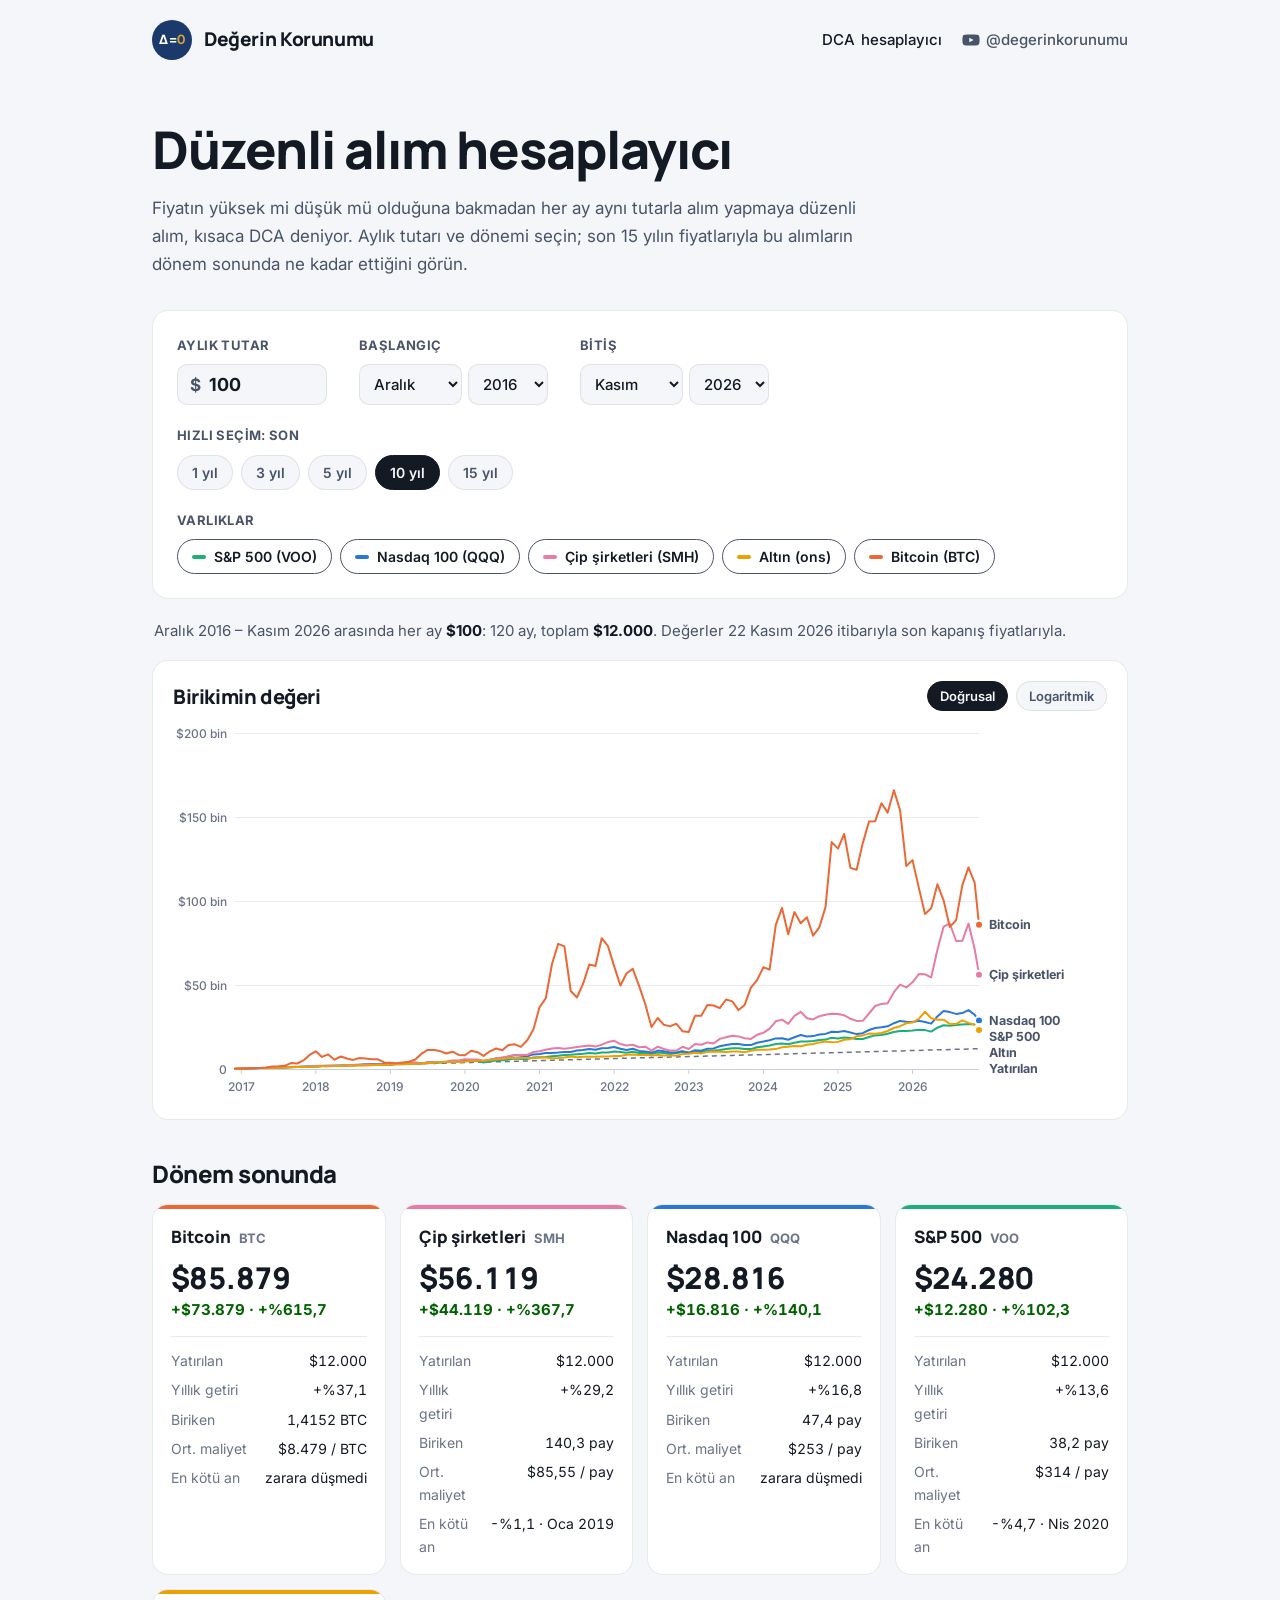
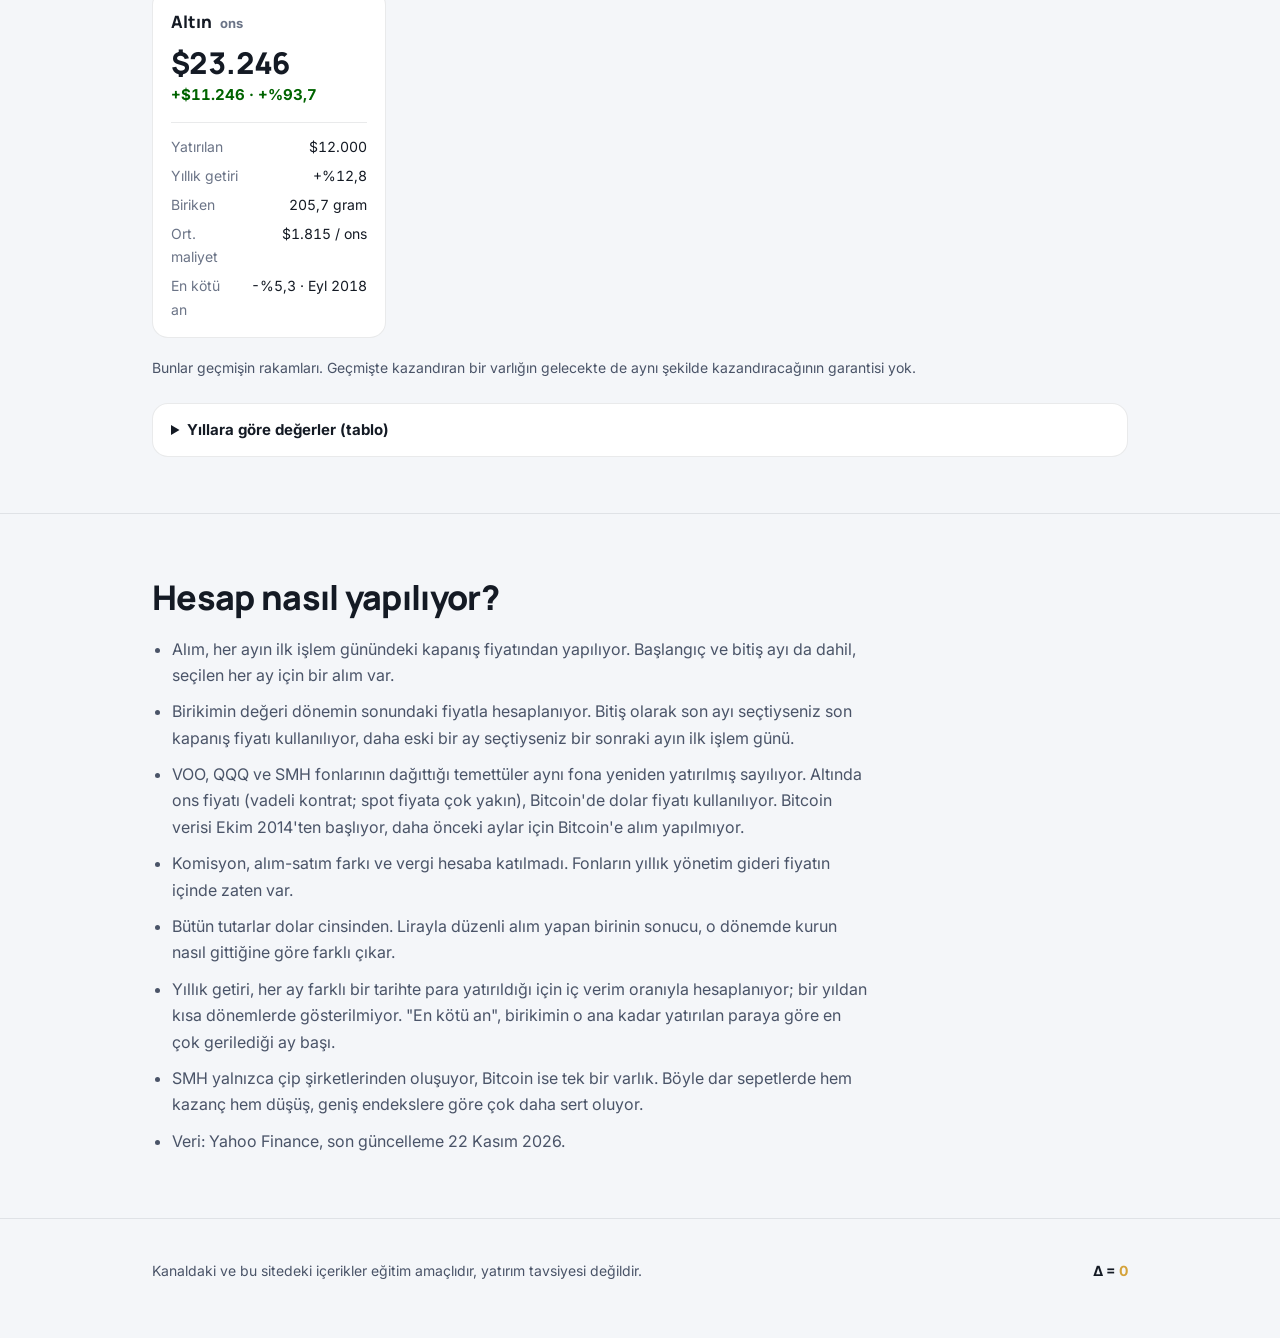
==== araclar/dca.html @ a60ccc92 "Site: düzenli alım (DCA) hesaplayıcı VOO, QQQ, SMH, altın ve Bitcoin için son 15 yılın aylık fiyatla" ====
<!doctype html>
<html lang="tr">
<head>
<meta charset="utf-8">
<meta name="viewport" content="width=device-width, initial-scale=1">
<title>Düzenli Alım Hesaplayıcı · Değerin Korunumu</title>
<meta name="description" content="S&P 500, Nasdaq 100, çip şirketleri, altın ve Bitcoin'e her ay aynı tutarı yatırsaydınız ne olurdu? Son 15 yılın aylık fiyatlarıyla düzenli alım (DCA) hesaplayıcı.">
<meta name="theme-color" content="#1b3a6b">
<link rel="icon" href="/favicon.svg" type="image/svg+xml">
<link rel="canonical" href="https://degerinkorunumu.pages.dev/araclar/dca">
<meta property="og:type" content="website">
<meta property="og:title" content="Düzenli alım (DCA) hesaplayıcı · Değerin Korunumu">
<meta property="og:description" content="Her ay aynı tutarla alım yapsaydınız bugün ne kadarınız olurdu? S&P 500, Nasdaq 100, çip şirketleri, altın ve Bitcoin.">
<meta property="og:url" content="https://degerinkorunumu.pages.dev/araclar/dca">
<meta property="og:image" content="https://degerinkorunumu.pages.dev/og.png">
<meta property="og:image:width" content="1200">
<meta property="og:image:height" content="630">
<meta property="og:locale" content="tr_TR">
<meta name="twitter:card" content="summary_large_image">
<link rel="preconnect" href="https://fonts.googleapis.com">
<link rel="preconnect" href="https://fonts.gstatic.com" crossorigin>
<link rel="stylesheet" href="https://fonts.googleapis.com/css2?family=Manrope:wght@600;800&family=Inter:wght@400;500;700&display=swap">
<link rel="stylesheet" href="/stil.css">
<style>
/* Varlık renkleri kimliğe bağlı; filtre değişince boyanmaz. Açık ve koyu adımlar ayrı doğrulandı. */
:root {
  --s-qqq: #2a78d6; --s-bitcoin: #eb6834; --s-voo: #1baf7a; --s-altin: #eda100; --s-smh: #e87ba4;
  --pozitif: #006300; --negatif: #c62f2f;
  --izgara: #e6e9ef; --eksen: #c7cdd8; --soluk: #6b7487;
}
@media (prefers-color-scheme: dark) {
  :root:not([data-theme="light"]) {
    --s-qqq: #3987e5; --s-bitcoin: #d95926; --s-voo: #199e70; --s-altin: #c98500; --s-smh: #d55181;
    --pozitif: #2bb52b; --negatif: #ef6b6b;
    --izgara: #222c3d; --eksen: #34425a; --soluk: #8b95a8;
  }
}
:root[data-theme="dark"] {
  --s-qqq: #3987e5; --s-bitcoin: #d95926; --s-voo: #199e70; --s-altin: #c98500; --s-smh: #d55181;
  --pozitif: #2bb52b; --negatif: #ef6b6b;
  --izgara: #222c3d; --eksen: #34425a; --soluk: #8b95a8;
}

.ust { padding: 40px 0 8px; }
.ust h1 { font-size: clamp(32px, 6vw, 52px); }
.ust p { margin-top: 14px; max-width: 64ch; color: var(--ink2); }

.arac { padding: 24px 0 56px; }

/* Kontroller */
.kontroller { display: flex; flex-wrap: wrap; gap: 20px 32px; align-items: flex-end; }
.alan { display: flex; flex-direction: column; gap: 8px; min-width: 0; }
.alan.genis { flex-basis: 100%; }
.etk, .alan > label { font-size: 13px; font-weight: 700; letter-spacing: .03em; text-transform: uppercase; color: var(--ink2); }
.tutar-kutu { display: flex; align-items: center; border: 1.5px solid var(--line); border-radius: 10px; background: var(--bg); padding: 0 12px; width: 150px; }
.tutar-kutu:focus-within { border-color: var(--accent); }
.tutar-kutu span { color: var(--ink2); font-weight: 700; }
.tutar-kutu input { border: 0; background: transparent; color: var(--ink); font: 700 18px Inter, sans-serif; padding: 9px 8px; width: 100%; outline: none; }
.ikili { display: flex; gap: 6px; }
select {
  font: 500 15px Inter, sans-serif; color: var(--ink); background: var(--bg);
  border: 1.5px solid var(--line); border-radius: 10px; padding: 9px 10px; cursor: pointer;
}
select:focus-visible, .secim button:focus-visible, .grafik svg:focus-visible { outline: 2px solid var(--accent); outline-offset: 2px; }
.secim { display: flex; flex-wrap: wrap; gap: 8px; }
.secim button {
  font: 600 14px Inter, sans-serif; color: var(--ink2); background: var(--bg);
  border: 1.5px solid var(--line); border-radius: 999px; padding: 8px 14px; cursor: pointer;
  display: inline-flex; align-items: center; gap: 8px;
}
.secim button:hover { color: var(--ink); }
.secim button[aria-pressed="true"] { color: var(--ink); border-color: var(--ink2); background: var(--surface); }
.secim.donem button[aria-pressed="true"], .secim.olcek button[aria-pressed="true"] { background: var(--ink); color: var(--bg); border-color: var(--ink); }
.secim .anahtar { width: 14px; height: 4px; border-radius: 2px; flex: none; }
.secim button[aria-pressed="false"] .anahtar { opacity: .3; }
.secim button[aria-pressed="false"] .ad { text-decoration: line-through; text-decoration-color: var(--soluk); }
.secim.kucuk button { padding: 6px 12px; font-size: 13px; }

.ozet { margin: 20px 2px 0; color: var(--ink2); font-size: 15px; }
.ozet b { color: var(--ink); }

/* Grafik */
.grafik-kart { margin-top: 16px; padding: 20px 20px 12px; }
.grafik-bas { display: flex; flex-wrap: wrap; gap: 10px 16px; align-items: center; justify-content: space-between; }
.grafik-bas h2 { font-size: 20px; }
.grafik { position: relative; margin-top: 8px; }
.grafik svg { display: block; width: 100%; touch-action: pan-y; }
.grafik .izgara-c { stroke: var(--izgara); stroke-width: 1; }
.grafik .eksen-c { stroke: var(--eksen); stroke-width: 1; }
.grafik text { fill: var(--soluk); font: 500 12px Inter, sans-serif; }
.grafik text.uc-etiket { fill: var(--ink2); font-weight: 700; font-size: 12.5px; }
.grafik .seri { fill: none; stroke-width: 2; stroke-linejoin: round; stroke-linecap: round; }
.grafik .yatan { fill: none; stroke: var(--soluk); stroke-width: 1.5; stroke-dasharray: 5 4; }
.grafik .imlec { stroke: var(--ink2); stroke-width: 1; opacity: .5; }
.grafik .nokta { stroke: var(--surface); stroke-width: 2; }
.ipucu {
  position: absolute; top: 8px; pointer-events: none; min-width: 190px;
  background: var(--surface); border: 1px solid var(--line); border-radius: 12px;
  box-shadow: 0 8px 24px rgba(10, 20, 40, .14); padding: 10px 12px; font-size: 13px;
}
.ipucu .ip-baslik { font-weight: 700; color: var(--ink2); margin-bottom: 6px; }
.ipucu .ip-satir { display: grid; grid-template-columns: 14px auto 1fr; gap: 8px; align-items: center; line-height: 1.7; }
.ipucu .ip-satir b { color: var(--ink); font-variant-numeric: tabular-nums; text-align: right; }
.ipucu .ip-satir span:last-child { color: var(--ink2); }
.ipucu .ip-cizgi { height: 3px; border-radius: 2px; }
.ipucu .ip-cizgi.kesik { background: repeating-linear-gradient(90deg, var(--soluk) 0 4px, transparent 4px 7px); }
.grafik-not { font-size: 13px; color: var(--soluk); margin-top: 6px; }

/* Sonuçlar */
.ara-baslik { font-size: 24px; margin-top: 40px; }
.sonuclar { margin-top: 16px; display: grid; gap: 14px; grid-template-columns: repeat(auto-fill, minmax(230px, 1fr)); }
.sonuc { background: var(--surface); border: 1px solid var(--line); border-radius: 16px; padding: 18px 18px 16px; position: relative; overflow: hidden; }
.sonuc::before { content: ""; position: absolute; left: 0; top: 0; right: 0; height: 4px; background: var(--renk); }
.sonuc .bas { display: flex; align-items: baseline; gap: 8px; }
.sonuc .bas b { font-family: Manrope, Inter, sans-serif; font-weight: 800; font-size: 17px; }
.sonuc .bas span { color: var(--soluk); font-size: 13px; font-weight: 700; }
.sonuc .deger { margin-top: 10px; font-family: Manrope, Inter, sans-serif; font-weight: 800; font-size: 30px; letter-spacing: -0.02em; line-height: 1.1; font-variant-numeric: tabular-nums; }
.sonuc .kazanc { margin-top: 4px; font-weight: 700; font-size: 15px; font-variant-numeric: tabular-nums; }
.arti { color: var(--pozitif); }
.eksi { color: var(--negatif); }
.sonuc dl { margin-top: 14px; display: grid; grid-template-columns: auto 1fr; gap: 6px 12px; font-size: 14px; border-top: 1px solid var(--line); padding-top: 12px; }
.sonuc dt { color: var(--soluk); }
.sonuc dd { text-align: right; white-space: nowrap; font-variant-numeric: tabular-nums; }
.sonuc .not { margin-top: 10px; font-size: 13px; color: var(--soluk); line-height: 1.5; }
.sonuc.bos .deger { font-size: 18px; color: var(--soluk); }
.uyari { margin-top: 18px; font-size: 14px; color: var(--ink2); }

details.tablo { margin-top: 24px; background: var(--surface); border: 1px solid var(--line); border-radius: 16px; }
details.tablo summary { cursor: pointer; padding: 14px 18px; font-weight: 700; font-size: 15px; }
.tablo-kap { overflow-x: auto; padding: 0 18px 16px; }
.tablo table { border-collapse: collapse; width: 100%; font-size: 14px; font-variant-numeric: tabular-nums; }
.tablo th, .tablo td { padding: 7px 10px; text-align: right; white-space: nowrap; border-bottom: 1px solid var(--line); }
.tablo th:first-child, .tablo td:first-child { text-align: left; }
.tablo th { color: var(--ink2); font-weight: 700; font-size: 13px; }

.notlar { margin-top: 18px; padding-left: 20px; max-width: 72ch; color: var(--ink2); font-size: 16px; }
.notlar li + li { margin-top: 10px; }
.hata { padding: 24px; color: var(--negatif); }
</style>
</head>
<body>

<svg width="0" height="0" style="position:absolute" aria-hidden="true">
  <defs>
    <symbol id="isaret" viewBox="0 0 100 100">
      <circle cx="50" cy="50" r="50" fill="#1b3a6b"/>
      <text x="50" y="61" text-anchor="middle" font-family="Inter, sans-serif" font-weight="700" font-size="32" fill="#ffffff">Δ<tspan dx="2">=</tspan><tspan dx="2" fill="#d4a23a">0</tspan></text>
    </symbol>
  </defs>
</svg>

<header>
  <div class="kap">
    <a class="marka" href="/" aria-label="Değerin Korunumu ana sayfa">
      <svg width="40" height="40" aria-hidden="true"><use href="#isaret"/></svg>
      Değerin Korunumu
    </a>
    <nav class="menu">
      <a class="ust-link" href="/araclar/dca" aria-current="page">DCA <span class="uzun">hesaplayıcı</span></a>
      <a class="ust-link" href="https://www.youtube.com/@degerinkorunumu" aria-label="YouTube kanalı"><svg width="18" height="18" viewBox="0 0 24 24" aria-hidden="true"><path fill="currentColor" d="M23 7.2a3 3 0 0 0-2.1-2.1C19 4.6 12 4.6 12 4.6s-7 0-8.9.5A3 3 0 0 0 1 7.2 31 31 0 0 0 .5 12 31 31 0 0 0 1 16.8a3 3 0 0 0 2.1 2.1c1.9.5 8.9.5 8.9.5s7 0 8.9-.5a3 3 0 0 0 2.1-2.1 31 31 0 0 0 .5-4.8 31 31 0 0 0-.5-4.8ZM9.7 15.1V8.9l5.8 3.1-5.8 3.1Z"/></svg><span class="uzun">@degerinkorunumu</span></a>
    </nav>
  </div>
</header>

<main>
  <section class="ust">
    <div class="kap">
      <h1>Düzenli alım hesaplayıcı</h1>
      <p>Fiyatın yüksek mi düşük mü olduğuna bakmadan her ay aynı tutarla alım yapmaya düzenli alım, kısaca DCA deniyor. Aylık tutarı ve dönemi seçin; son 15 yılın fiyatlarıyla bu alımların dönem sonunda ne kadar ettiğini görün.</p>
    </div>
  </section>

  <section class="arac">
    <div class="kap">
      <div class="kart kontroller">
        <div class="alan">
          <label for="tutar">Aylık tutar</label>
          <div class="tutar-kutu"><span>$</span><input id="tutar" type="number" min="1" max="1000000" step="any" inputmode="decimal" value="100"></div>
        </div>
        <div class="alan">
          <label for="bas-ay">Başlangıç</label>
          <div class="ikili"><select id="bas-ay"></select><select id="bas-yil" aria-label="Başlangıç yılı"></select></div>
        </div>
        <div class="alan">
          <label for="bit-ay">Bitiş</label>
          <div class="ikili"><select id="bit-ay"></select><select id="bit-yil" aria-label="Bitiş yılı"></select></div>
        </div>
        <div class="alan genis">
          <span class="etk" id="donem-etk">Hızlı seçim: son</span>
          <div class="secim donem" id="hazir" role="group" aria-labelledby="donem-etk"></div>
        </div>
        <div class="alan genis">
          <span class="etk" id="varlik-etk">Varlıklar</span>
          <div class="secim" id="varliklar" role="group" aria-labelledby="varlik-etk"></div>
        </div>
      </div>

      <p class="ozet" id="ozet" aria-live="polite"></p>

      <div class="kart grafik-kart">
        <div class="grafik-bas">
          <h2>Birikimin değeri</h2>
          <div class="secim olcek kucuk" id="olcek" role="group" aria-label="Grafik ölçeği">
            <button type="button" data-o="dogrusal">Doğrusal</button>
            <button type="button" data-o="log">Logaritmik</button>
          </div>
        </div>
        <div class="grafik" id="grafik">
          <div class="ipucu" id="ipucu" hidden></div>
        </div>
        <p class="grafik-not" id="grafik-not"></p>
      </div>

      <h2 class="ara-baslik">Dönem sonunda</h2>
      <div class="sonuclar" id="sonuclar"></div>
      <p class="uyari">Bunlar geçmişin rakamları. Geçmişte kazandıran bir varlığın gelecekte de aynı şekilde kazandıracağının garantisi yok.</p>

      <details class="tablo">
        <summary>Yıllara göre değerler (tablo)</summary>
        <div class="tablo-kap"><table id="tablo"></table></div>
      </details>
    </div>
  </section>

  <section class="bolum">
    <div class="kap">
      <h2>Hesap nasıl yapılıyor?</h2>
      <ul class="notlar">
        <li>Alım, her ayın ilk işlem günündeki kapanış fiyatından yapılıyor. Başlangıç ve bitiş ayı da dahil, seçilen her ay için bir alım var.</li>
        <li>Birikimin değeri dönemin sonundaki fiyatla hesaplanıyor. Bitiş olarak son ayı seçtiyseniz son kapanış fiyatı kullanılıyor, daha eski bir ay seçtiyseniz bir sonraki ayın ilk işlem günü.</li>
        <li>VOO, QQQ ve SMH fonlarının dağıttığı temettüler aynı fona yeniden yatırılmış sayılıyor. Altında ons fiyatı (vadeli kontrat; spot fiyata çok yakın), Bitcoin'de dolar fiyatı kullanılıyor. Bitcoin verisi Ekim 2014'ten başlıyor, daha önceki aylar için Bitcoin'e alım yapılmıyor.</li>
        <li>Komisyon, alım-satım farkı ve vergi hesaba katılmadı. Fonların yıllık yönetim gideri fiyatın içinde zaten var.</li>
        <li>Bütün tutarlar dolar cinsinden. Lirayla düzenli alım yapan birinin sonucu, o dönemde kurun nasıl gittiğine göre farklı çıkar.</li>
        <li>Yıllık getiri, her ay farklı bir tarihte para yatırıldığı için iç verim oranıyla hesaplanıyor; bir yıldan kısa dönemlerde gösterilmiyor. "En kötü an", birikimin o ana kadar yatırılan paraya göre en çok gerilediği ay başı.</li>
        <li>SMH yalnızca çip şirketlerinden oluşuyor, Bitcoin ise tek bir varlık. Böyle dar sepetlerde hem kazanç hem düşüş, geniş endekslere göre çok daha sert oluyor.</li>
        <li id="kaynak">Veri: Yahoo Finance.</li>
      </ul>
    </div>
  </section>
</main>

<footer>
  <div class="kap">
    <div>Kanaldaki ve bu sitedeki içerikler eğitim amaçlıdır, yatırım tavsiyesi değildir.</div>
    <div class="delta">Δ = <b>0</b></div>
  </div>
</footer>

<script>
(() => {
'use strict';

const AYLAR = ['Ocak', 'Şubat', 'Mart', 'Nisan', 'Mayıs', 'Haziran', 'Temmuz', 'Ağustos', 'Eylül', 'Ekim', 'Kasım', 'Aralık'];
const KISA = ['Oca', 'Şub', 'Mar', 'Nis', 'May', 'Haz', 'Tem', 'Ağu', 'Eyl', 'Eki', 'Kas', 'Ara'];
const GRAM = 31.1035;
const YIL_MS = 365.25 * 864e5;
const HAZIR = [1, 3, 5, 10, 15];

const nf = (o) => new Intl.NumberFormat('tr-TR', o);
const f0 = nf({ style: 'currency', currency: 'USD', maximumFractionDigits: 0 });
const f2 = nf({ style: 'currency', currency: 'USD', minimumFractionDigits: 2, maximumFractionDigits: 2 });
const f0s = nf({ style: 'currency', currency: 'USD', maximumFractionDigits: 0, signDisplay: 'exceptZero' });
const fKs = nf({ maximumFractionDigits: 1 });
const fK = { format: (v) => v >= 1e6 ? '$' + fKs.format(v / 1e6) + ' mn' : v >= 1e3 ? '$' + fKs.format(v / 1e3) + ' bin' : '$' + fKs.format(v) };
const fY1 = nf({ style: 'percent', maximumFractionDigits: 1, signDisplay: 'exceptZero' });
const fY0 = nf({ style: 'percent', maximumFractionDigits: 0, signDisplay: 'exceptZero' });
const para = (n) => (Math.abs(n) >= 100 ? f0 : f2).format(n);
const yuzde = (n) => (Math.abs(n) >= 10 ? fY0 : fY1).format(n);
const sayi = (n, d) => nf({ maximumFractionDigits: d }).format(n);

const $ = (s) => document.querySelector(s);
const SVG = 'http://www.w3.org/2000/svg';
function el(tag, cls, metin) {
  const e = document.createElement(tag);
  if (cls) e.className = cls;
  if (metin != null) e.textContent = metin;
  return e;
}
function sv(tag, attr, ebeveyn) {
  const e = document.createElementNS(SVG, tag);
  for (const k in attr) e.setAttribute(k, attr[k]);
  if (ebeveyn) ebeveyn.appendChild(e);
  return e;
}

let V, Y0, M0, SON, durum, grafikDurum = null;

// Ay sırası (0 = verinin ilk ayı) ↔ yıl/ay
const ayYM = (i) => { const t = Y0 * 12 + (M0 - 1) + i; return [Math.floor(t / 12), (t % 12) + 1]; };
const ayIdx = (y, m) => y * 12 + (m - 1) - (Y0 * 12 + (M0 - 1));
const ayEtiket = (i, kisa) => { const [y, m] = ayYM(i); return (kisa ? KISA : AYLAR)[m - 1] + ' ' + y; };
const gunTarih = (i, gun) => { const [y, m] = ayYM(i); return Date.UTC(y, m - 1, gun); };
const isoTarih = (s) => Date.parse(s + 'T00:00:00Z');
const tarihMetin = (ms) => { const d = new Date(ms); return d.getUTCDate() + ' ' + AYLAR[d.getUTCMonth()] + ' ' + d.getUTCFullYear(); };
const tarihX = (ms) => { const d = new Date(ms); return ayIdx(d.getUTCFullYear(), d.getUTCMonth() + 1) + (d.getUTCDate() - 1) / 30.4; };

// ---------- Hesap ----------
function irr(akis, tutar, sonMs, deger) {
  // deger = Σ tutar·(1+r)^(yıl farkı) denkleminin kökü; sağ taraf r ile artar, kök tek.
  const t = akis.map((ms) => (sonMs - ms) / YIL_MS);
  const g = (r) => deger - t.reduce((s, ti) => s + tutar * Math.pow(1 + r, ti), 0);
  let lo = -0.99, hi = 1;
  while (g(hi) > 0 && hi < 1e4) hi *= 2;
  for (let k = 0; k < 200; k++) {
    const mid = (lo + hi) / 2;
    if (g(mid) > 0) lo = mid; else hi = mid;
  }
  return (lo + hi) / 2;
}

function hesapla(a) {
  const ilk = Math.max(durum.bas, a.bas);
  if (ilk > durum.bit) return { a, yok: true };
  const T = durum.tutar;
  let adet = 0, yatan = 0, enKotu = null;
  const seri = new Map(), akis = [];
  for (let i = ilk; i <= durum.bit; i++) {
    const k = i - a.bas, f = a.fiyat[k];
    adet += T / f;
    yatan += T;
    const d = adet * f;
    seri.set(i, d);
    const o = d / yatan - 1;
    if (!enKotu || o < enKotu.oran) enKotu = { oran: o, i };
    akis.push(gunTarih(i, a.gun[k]));
  }
  let sonFiyat, sonMs;
  if (durum.bit === SON) { sonFiyat = a.son.fiyat; sonMs = isoTarih(a.son.tarih); }
  else { const k = durum.bit + 1 - a.bas; sonFiyat = a.fiyat[k]; sonMs = gunTarih(durum.bit + 1, a.gun[k]); }
  const deger = adet * sonFiyat;
  const oran = deger / yatan - 1;
  const sure = (sonMs - akis[0]) / YIL_MS;
  return {
    a, ilk, ay: durum.bit - ilk + 1, adet, yatan, deger, kar: deger - yatan, oran,
    yillik: sure >= 1 ? irr(akis, T, sonMs, deger) : null,
    enKotu, seri, sonMs,
  };
}

// ---------- Kontroller ----------
function kontrolleriKur() {
  const [ySon] = ayYM(SON);
  for (const id of ['bas', 'bit']) {
    const ay = $('#' + id + '-ay'), yil = $('#' + id + '-yil');
    AYLAR.forEach((ad, k) => ay.add(new Option(ad, k + 1)));
    for (let y = Y0; y <= ySon; y++) yil.add(new Option(y, y));
    const degisti = () => {
      const i = Math.min(SON, Math.max(0, ayIdx(+yil.value, +ay.value)));
      durum[id] = i;
      if (durum.bas > durum.bit) { if (id === 'bas') durum.bit = durum.bas; else durum.bas = durum.bit; }
      ciz();
    };
    ay.addEventListener('change', degisti);
    yil.addEventListener('change', degisti);
  }

  const hazir = $('#hazir');
  for (const n of HAZIR) {
    const b = el('button', null, n + ' yıl');
    b.type = 'button';
    b.dataset.yil = n;
    b.setAttribute('aria-label', 'Son ' + n + ' yıl');
    b.addEventListener('click', () => { durum.bit = SON; durum.bas = Math.max(0, SON - 12 * n + 1); ciz(); });
    hazir.appendChild(b);
  }

  const vk = $('#varliklar');
  for (const a of V.varliklar) {
    const b = el('button');
    b.type = 'button';
    b.dataset.id = a.id;
    const anahtar = el('span', 'anahtar');
    anahtar.style.background = 'var(--s-' + a.id + ')';
    b.append(anahtar, el('span', 'ad', a.ad + ' (' + a.kod + ')'));
    b.addEventListener('click', () => {
      if (durum.secili.has(a.id)) { if (durum.secili.size > 1) durum.secili.delete(a.id); }
      else durum.secili.add(a.id);
      ciz();
    });
    vk.appendChild(b);
  }

  $('#olcek').addEventListener('click', (e) => {
    const b = e.target.closest('button');
    if (b) { durum.olcek = b.dataset.o; ciz(); }
  });

  const tutar = $('#tutar');
  tutar.value = durum.tutar;
  tutar.addEventListener('input', () => {
    const v = parseFloat(tutar.value.replace(',', '.'));
    if (v > 0 && v <= 1e6) { durum.tutar = v; ciz(); }
  });
}

function kontrolleriGuncelle() {
  for (const id of ['bas', 'bit']) {
    const [y, m] = ayYM(durum[id]);
    $('#' + id + '-ay').value = m;
    $('#' + id + '-yil').value = y;
  }
  for (const b of document.querySelectorAll('#hazir button')) {
    const n = +b.dataset.yil;
    b.setAttribute('aria-pressed', durum.bit === SON && durum.bas === Math.max(0, SON - 12 * n + 1));
  }
  for (const b of document.querySelectorAll('#varliklar button')) b.setAttribute('aria-pressed', durum.secili.has(b.dataset.id));
  for (const b of document.querySelectorAll('#olcek button')) b.setAttribute('aria-pressed', durum.olcek === b.dataset.o);
}

// Adres çubuğu: hesap paylaşılabilsin (?tutar=100&bas=2016-12&bit=2026-11&varlik=voo,qqq&olcek=log)
function urlOku() {
  const p = new URLSearchParams(location.search);
  const ay = (s) => { const m = /^(\d{4})-(\d{2})$/.exec(s || ''); return m ? Math.min(SON, Math.max(0, ayIdx(+m[1], +m[2]))) : null; };
  const t = parseFloat(p.get('tutar'));
  if (t > 0 && t <= 1e6) durum.tutar = t;
  const b = ay(p.get('bas')), e = ay(p.get('bit'));
  if (b != null) durum.bas = b;
  if (e != null) durum.bit = e;
  if (durum.bas > durum.bit) durum.bas = durum.bit;
  const ids = (p.get('varlik') || '').split(',').filter((id) => V.varliklar.some((a) => a.id === id));
  if (ids.length) durum.secili = new Set(ids);
  if (p.get('olcek') === 'log') durum.olcek = 'log';
}
function urlYaz() {
  const ym = (i) => { const [y, m] = ayYM(i); return y + '-' + String(m).padStart(2, '0'); };
  const p = new URLSearchParams();
  p.set('tutar', durum.tutar);
  p.set('bas', ym(durum.bas));
  p.set('bit', ym(durum.bit));
  if (durum.secili.size < V.varliklar.length) p.set('varlik', V.varliklar.filter((a) => durum.secili.has(a.id)).map((a) => a.id).join(','));
  if (durum.olcek === 'log') p.set('olcek', 'log');
  try { history.replaceState(null, '', '?' + p.toString()); } catch (e) { /* yerel dosyada olmayabilir */ }
}

// ---------- Çizim ----------
function ciz() {
  kontrolleriGuncelle();
  const hepsi = V.varliklar.filter((a) => durum.secili.has(a.id)).map(hesapla);
  const var_ = hepsi.filter((s) => !s.yok);
  ozetYaz(var_);
  grafikDurum = var_.length ? grafikVerisi(var_) : null;
  grafikCiz();
  sonuclariYaz(hepsi);
  tabloYaz();
  urlYaz();
}

function ozetYaz(sonuclar) {
  const oz = $('#ozet');
  oz.textContent = '';
  if (!sonuclar.length) { oz.textContent = 'Seçilen varlıklar için bu dönemde veri yok.'; return; }
  const ilk = Math.min(...sonuclar.map((s) => s.ilk));
  const n = durum.bit - ilk + 1;
  const degerleme = durum.bit === SON
    ? 'Değerler ' + tarihMetin(isoTarih(V.guncelleme)) + ' itibarıyla son kapanış fiyatlarıyla.'
    : 'Değerler dönemin sonundaki, yani ' + ayEtiket(durum.bit + 1) + ' başındaki fiyatlarla.';
  oz.append(
    ayEtiket(ilk) + ' – ' + ayEtiket(durum.bit) + ' arasında her ay ',
    el('b', null, para(durum.tutar)),
    ': ' + n + ' ay, toplam ',
    el('b', null, para(durum.tutar * n)),
    '. ' + degerleme,
  );
}

function grafikVerisi(sonuclar) {
  const ilk = Math.min(...sonuclar.map((s) => s.ilk));
  let xSon;
  if (durum.bit === SON) xSon = Math.max(durum.bit + 0.25, ...sonuclar.map((s) => tarihX(s.sonMs)));
  else xSon = durum.bit + 1;
  const noktalar = [];
  for (let i = ilk; i <= durum.bit; i++) noktalar.push({ x: i, i, yatan: durum.tutar * (i - ilk + 1) });
  noktalar.push({ x: xSon, son: true, yatan: durum.tutar * (durum.bit - ilk + 1), ms: Math.max(...sonuclar.map((s) => s.sonMs)) });
  const deger = (s, n) => (n.son ? s.deger : s.seri.get(n.i));
  return { sonuclar, ilk, xSon, noktalar, deger, aktif: null };
}

function niceAdim(ham) {
  const us = Math.pow(10, Math.floor(Math.log10(ham)));
  const k = ham / us;
  return (k <= 1 ? 1 : k <= 2 ? 2 : k <= 2.5 ? 2.5 : k <= 5 ? 5 : 10) * us;
}

function grafikCiz() {
  const kap = $('#grafik');
  const ipucu = $('#ipucu');
  kap.querySelector('svg')?.remove();
  ipucu.hidden = true;
  const G = grafikDurum;
  $('#grafik-not').textContent = '';
  if (!G) return;

  const W = kap.clientWidth;
  const dar = W < 560;
  const H = dar ? 300 : 380;
  const m = { l: dar ? 50 : 62, r: dar ? 14 : 128, t: 14, b: 30 };
  const iw = W - m.l - m.r, ih = H - m.t - m.b;
  const log = durum.olcek === 'log';

  let enAz = Infinity, enCok = 0;
  for (const n of G.noktalar) {
    enAz = Math.min(enAz, n.yatan); enCok = Math.max(enCok, n.yatan);
    for (const s of G.sonuclar) { const d = G.deger(s, n); if (d != null) { enAz = Math.min(enAz, d); enCok = Math.max(enCok, d); } }
  }

  let y, tikler;
  if (log) {
    const lo = enAz * 0.85, hi = enCok * 1.15;
    const L = (v) => Math.log10(v);
    y = (v) => m.t + ih - (L(v) - L(lo)) / (L(hi) - L(lo)) * ih;
    const d0 = Math.floor(L(lo)), d1 = Math.ceil(L(hi));
    const carpan = d1 - d0 <= 2 ? [1, 2, 5] : d1 - d0 <= 4 ? [1, 3] : [1];
    tikler = [];
    for (let d = d0; d <= d1; d++) for (const k of carpan) { const v = k * Math.pow(10, d); if (v >= lo && v <= hi) tikler.push(v); }
  } else {
    const adim = niceAdim(enCok / (dar ? 4 : 5));
    const ust = Math.ceil(enCok * 1.04 / adim) * adim;
    y = (v) => m.t + ih - (v / ust) * ih;
    tikler = [];
    for (let v = 0; v <= ust + 1e-9; v += adim) tikler.push(v);
  }
  const x = (v) => m.l + (v - G.ilk) / (G.xSon - G.ilk) * iw;

  const svg = sv('svg', { width: W, height: H, viewBox: `0 0 ${W} ${H}`, tabindex: 0, role: 'img',
    'aria-label': 'Seçilen varlıklarda düzenli alımın aylık değeri. Değerleri okumak için ok tuşlarını kullanın; aynı rakamlar aşağıdaki tabloda da var.' });

  // Izgara ve y ekseni
  for (const v of tikler) {
    const yy = Math.round(y(v)) + 0.5;
    sv('line', { x1: m.l, x2: W - m.r, y1: yy, y2: yy, class: v === 0 ? 'eksen-c' : 'izgara-c' }, svg);
    const t = sv('text', { x: m.l - 8, y: yy + 4, 'text-anchor': 'end' }, svg);
    t.textContent = v === 0 ? '0' : fK.format(v);
  }
  if (log) sv('line', { x1: m.l, x2: W - m.r, y1: m.t + ih + 0.5, y2: m.t + ih + 0.5, class: 'eksen-c' }, svg);

  // x ekseni: kısa dönemde çeyrekler, uzunda yıllar
  const aySayisi = durum.bit - G.ilk + 1;
  const sigan = Math.max(2, Math.floor(iw / (dar ? 56 : 72)));
  const xt = [];
  if (aySayisi <= 30) {
    for (let i = G.ilk; i <= durum.bit; i++) if ((ayYM(i)[1] - 1) % 3 === 0) xt.push({ i, metin: KISA[ayYM(i)[1] - 1] + ' ' + String(ayYM(i)[0]).slice(2) });
  } else {
    const yillar = [];
    for (let i = G.ilk; i <= durum.bit; i++) if (ayYM(i)[1] === 1) yillar.push(i);
    const atla = Math.ceil(yillar.length / sigan);
    yillar.forEach((i, k) => { if (k % atla === 0) xt.push({ i, metin: String(ayYM(i)[0]) }); });
  }
  let ayrilir = xt;
  if (xt.length > sigan) { const atla = Math.ceil(xt.length / sigan); ayrilir = xt.filter((_, k) => k % atla === 0); }
  for (const t of ayrilir) {
    const xx = x(t.i);
    sv('line', { x1: xx, x2: xx, y1: m.t + ih, y2: m.t + ih + 5, class: 'eksen-c' }, svg);
    const e = sv('text', { x: xx, y: H - 8, 'text-anchor': 'middle' }, svg);
    e.textContent = t.metin;
  }

  // Yatırılan (kesik çizgi) ve seriler
  const yol = (pts) => pts.map((p, k) => (k ? 'L' : 'M') + x(p[0]).toFixed(1) + ' ' + y(p[1]).toFixed(1)).join(' ');
  sv('path', { d: yol(G.noktalar.map((n) => [n.x, n.yatan])), class: 'yatan' }, svg);
  for (const s of G.sonuclar) {
    const pts = [];
    for (const n of G.noktalar) { const d = G.deger(s, n); if (d != null) pts.push([n.x, d]); }
    const p = sv('path', { d: yol(pts), class: 'seri' }, svg);
    p.style.stroke = 'var(--s-' + s.a.id + ')';
  }

  // Uç etiketleri (geniş ekranda): sırala, üst üste binmesin
  const son = G.noktalar[G.noktalar.length - 1];
  if (!dar) {
    const etk = G.sonuclar.map((s) => ({ ad: s.a.ad, y: y(s.deger), id: s.a.id }));
    etk.push({ ad: 'Yatırılan', y: y(son.yatan), id: null });
    etk.sort((a, b) => a.y - b.y);
    for (let k = 1; k < etk.length; k++) etk[k].ty = Math.max(etk[k].y, (etk[k - 1].ty ?? etk[k - 1].y) + 16);
    etk[0].ty = etk[0].y;
    const tasma = etk[etk.length - 1].ty - (m.t + ih);
    if (tasma > 0) for (const e of etk) e.ty -= tasma;
    for (let k = etk.length - 2; k >= 0; k--) etk[k].ty = Math.min(etk[k].ty, etk[k + 1].ty - 16);
    const xx = x(son.x);
    for (const e of etk) {
      if (e.id) {
        const c = sv('circle', { cx: xx, cy: e.y, r: 4, class: 'nokta' }, svg);
        c.style.fill = 'var(--s-' + e.id + ')';
      }
      const t = sv('text', { x: xx + 10, y: e.ty + 4, class: 'uc-etiket' }, svg);
      t.textContent = e.ad;
    }
  }

  // İmleç
  const imlec = sv('line', { y1: m.t, y2: m.t + ih, class: 'imlec', visibility: 'hidden' }, svg);
  const noktaG = sv('g', { visibility: 'hidden' }, svg);
  const noktalar = G.sonuclar.map((s) => { const c = sv('circle', { r: 4.5, class: 'nokta' }, noktaG); c.style.fill = 'var(--s-' + s.a.id + ')'; return c; });
  sv('rect', { x: m.l, y: m.t, width: iw + (dar ? 0 : 12), height: ih, fill: 'transparent' }, svg);

  function goster(k) {
    G.aktif = k;
    const n = G.noktalar[k], xx = x(n.x);
    imlec.setAttribute('x1', xx); imlec.setAttribute('x2', xx);
    imlec.setAttribute('visibility', 'visible');
    noktaG.setAttribute('visibility', 'visible');
    const satirlar = [];
    G.sonuclar.forEach((s, j) => {
      const d = G.deger(s, n);
      const c = noktalar[j];
      if (d == null) { c.setAttribute('visibility', 'hidden'); return; }
      c.setAttribute('visibility', 'visible');
      c.setAttribute('cx', xx); c.setAttribute('cy', y(d));
      satirlar.push({ ad: s.a.ad, d, id: s.a.id });
    });
    satirlar.sort((a, b) => b.d - a.d);
    ipucu.textContent = '';
    ipucu.appendChild(el('div', 'ip-baslik', n.son ? tarihMetin(n.ms) + ' · dönem sonu' : ayEtiket(n.i) + ' alımından sonra'));
    for (const r of satirlar) {
      const s = el('div', 'ip-satir');
      const c = el('span', 'ip-cizgi'); c.style.background = 'var(--s-' + r.id + ')';
      s.append(c, el('b', null, para(r.d)), el('span', null, r.ad));
      ipucu.appendChild(s);
    }
    const s = el('div', 'ip-satir');
    s.append(el('span', 'ip-cizgi kesik'), el('b', null, para(n.yatan)), el('span', null, 'Yatırılan'));
    ipucu.appendChild(s);
    ipucu.hidden = false;
    const tw = ipucu.offsetWidth;
    let left = xx + 14;
    if (left + tw > W) left = xx - 14 - tw;
    ipucu.style.left = Math.max(0, left) + 'px';
  }
  function gizle() {
    G.aktif = null;
    imlec.setAttribute('visibility', 'hidden');
    noktaG.setAttribute('visibility', 'hidden');
    ipucu.hidden = true;
  }
  function enYakin(px) {
    let en = 0, fark = Infinity;
    G.noktalar.forEach((n, k) => { const f = Math.abs(x(n.x) - px); if (f < fark) { fark = f; en = k; } });
    return en;
  }
  const konum = (e) => e.clientX - svg.getBoundingClientRect().left;
  svg.addEventListener('pointermove', (e) => goster(enYakin(konum(e))));
  svg.addEventListener('pointerdown', (e) => goster(enYakin(konum(e))));
  svg.addEventListener('pointerleave', (e) => { if (e.pointerType === 'mouse') gizle(); });
  svg.addEventListener('blur', gizle);
  svg.addEventListener('keydown', (e) => {
    const son = G.noktalar.length - 1;
    let k = G.aktif ?? son;
    if (e.key === 'ArrowLeft') k = Math.max(0, k - 1);
    else if (e.key === 'ArrowRight') k = Math.min(son, k + 1);
    else if (e.key === 'Home') k = 0;
    else if (e.key === 'End') k = son;
    else if (e.key === 'Escape') { gizle(); return; }
    else return;
    e.preventDefault();
    goster(k);
  });

  kap.insertBefore(svg, ipucu);
  if (G.aktif != null && G.aktif < G.noktalar.length) goster(G.aktif);

  // Bir seri ötekileri ezince ipucu ver
  if (!log && G.sonuclar.length > 1) {
    const d = G.sonuclar.map((s) => s.deger).sort((a, b) => b - a);
    if (d[0] > 6 * d[1]) $('#grafik-not').textContent = 'Bir varlık ötekilerden çok daha fazla büyüdüğü için diğer çizgiler dipte kalıyor. Logaritmik ölçek, hepsini oransal olarak karşılaştırmayı kolaylaştırır.';
  }
}

function sonuclariYaz(hepsi) {
  const kap = $('#sonuclar');
  kap.textContent = '';
  const sirali = [...hepsi].sort((a, b) => (b.yok ? -1 : b.deger) - (a.yok ? -1 : a.deger));
  for (const s of sirali) {
    const a = s.a;
    const k = el('article', 'sonuc' + (s.yok ? ' bos' : ''));
    k.style.setProperty('--renk', 'var(--s-' + a.id + ')');
    const bas = el('div', 'bas');
    bas.append(el('b', null, a.ad), el('span', null, a.kod));
    k.appendChild(bas);
    if (s.yok) {
      k.appendChild(el('div', 'deger', 'Bu dönemde veri yok'));
      k.appendChild(el('p', 'not', a.ad + ' verisi ' + ayEtiket(a.bas) + "'te başlıyor."));
      kap.appendChild(k);
      continue;
    }
    k.appendChild(el('div', 'deger', para(s.deger)));
    k.appendChild(el('div', 'kazanc ' + (s.kar >= 0 ? 'arti' : 'eksi'), f0s.format(s.kar) + ' · ' + yuzde(s.oran)));
    const dl = el('dl');
    const satir = (dt, dd) => dl.append(el('dt', null, dt), el('dd', null, dd));
    satir('Yatırılan', para(s.yatan));
    satir('Yıllık getiri', s.yillik == null ? '—' : yuzde(s.yillik));
    if (a.birim === 'ons') {
      satir('Biriken', sayi(s.adet * GRAM, 1) + ' gram');
      satir('Ort. maliyet', para(s.yatan / s.adet) + ' / ons');
    } else if (a.birim === 'BTC') {
      satir('Biriken', sayi(s.adet, 4) + ' BTC');
      satir('Ort. maliyet', para(s.yatan / s.adet) + ' / BTC');
    } else {
      satir('Biriken', sayi(s.adet, s.adet < 10 ? 3 : 1) + ' pay');
      satir('Ort. maliyet', para(s.yatan / s.adet) + ' / pay');
    }
    satir('En kötü an', s.enKotu.oran < 0 ? yuzde(s.enKotu.oran) + ' · ' + ayEtiket(s.enKotu.i, true) : 'zarara düşmedi');
    k.appendChild(dl);
    if (s.ilk > durum.bas) k.appendChild(el('p', 'not', a.ad + ' verisi ' + ayEtiket(a.bas) + "'te başlıyor; hesap bu aydan itibaren (" + s.ay + ' ay).'));
    kap.appendChild(k);
  }
}

function tabloYaz() {
  const t = $('#tablo');
  t.textContent = '';
  const G = grafikDurum;
  if (!G) return;
  const thead = el('thead'), tr = el('tr');
  tr.append(el('th', null, 'Tarih'), el('th', null, 'Yatırılan'));
  for (const s of G.sonuclar) tr.appendChild(el('th', null, s.a.ad));
  thead.appendChild(tr);
  const tbody = el('tbody');
  for (const n of G.noktalar) {
    if (!n.son && ayYM(n.i)[1] !== 12) continue;
    const r = el('tr');
    r.append(el('td', null, n.son ? tarihMetin(n.ms) + ' (dönem sonu)' : ayEtiket(n.i)), el('td', null, para(n.yatan)));
    for (const s of G.sonuclar) { const d = G.deger(s, n); r.appendChild(el('td', null, d == null ? '—' : para(d))); }
    tbody.appendChild(r);
  }
  t.append(thead, tbody);
}

// ---------- Başlat ----------
function baslat(veri) {
  V = veri;
  [Y0, M0] = V.ilk_ay.split('-').map(Number);
  SON = V.ay_sayisi - 1;
  durum = { tutar: 100, bas: SON - 119, bit: SON, secili: new Set(V.varliklar.map((a) => a.id)), olcek: 'dogrusal' };
  urlOku();
  kontrolleriKur();
  $('#kaynak').textContent = 'Veri: Yahoo Finance, son güncelleme ' + tarihMetin(isoTarih(V.guncelleme)) + '.';
  ciz();
  let bekleyen = 0, sonGen = $('#grafik').clientWidth;
  new ResizeObserver(() => {
    const w = $('#grafik').clientWidth;
    if (w === sonGen) return;
    sonGen = w;
    cancelAnimationFrame(bekleyen);
    bekleyen = requestAnimationFrame(grafikCiz);
  }).observe($('#grafik'));
}

fetch('/veri/dca.json')
  .then((r) => { if (!r.ok) throw new Error(r.status); return r.json(); })
  .then(baslat)
  .catch(() => {
    $('#grafik').appendChild(el('p', 'hata', 'Fiyat verisi yüklenemedi. Sayfayı yenilemeyi deneyin.'));
  });
})();
</script>
</body>
</html>
---- stil.css ----
/* Değerin Korunumu sitesi: bütün sayfaların ortak stili */
:root {
  --navy: #1b3a6b;
  --gold: #d4a23a;
  --bg: #f4f6f9;
  --surface: #ffffff;
  --ink: #141a24;
  --ink2: #4a5468;
  --line: rgba(20, 26, 36, .09);
  --ring: rgba(27, 58, 107, .07);
  --accent: var(--navy);
  --on-accent: #ffffff;
}
@media (prefers-color-scheme: dark) {
  :root:not([data-theme="light"]) {
    --bg: #0f1520;
    --surface: #172030;
    --ink: #e8ecf3;
    --ink2: #a3adbf;
    --line: rgba(232, 236, 243, .1);
    --ring: rgba(212, 162, 58, .08);
    --accent: #d4a23a;
    --on-accent: #141a24;
  }
}
:root[data-theme="dark"] {
  --bg: #0f1520;
  --surface: #172030;
  --ink: #e8ecf3;
  --ink2: #a3adbf;
  --line: rgba(232, 236, 243, .1);
  --ring: rgba(212, 162, 58, .08);
  --accent: #d4a23a;
  --on-accent: #141a24;
}

* { margin: 0; padding: 0; box-sizing: border-box; }
html { -webkit-text-size-adjust: 100%; }
body {
  background: var(--bg);
  color: var(--ink);
  font-family: Inter, system-ui, sans-serif;
  font-size: 17px;
  line-height: 1.65;
  overflow-x: hidden;
}
a { color: inherit; }
.kap { max-width: 1040px; margin: 0 auto; padding: 0 16px; }
@media (min-width: 640px) { .kap { padding: 0 32px; } }

h1, h2, h3, .marka { font-family: Manrope, Inter, sans-serif; font-weight: 800; letter-spacing: -0.02em; line-height: 1.15; }

/* Üst şerit */
header { padding: 20px 0; }
header .kap { display: flex; align-items: center; justify-content: space-between; gap: 16px; }
.marka { display: flex; align-items: center; gap: 12px; text-decoration: none; font-size: 19px; }
.marka svg { flex: none; }
.menu { display: flex; align-items: center; gap: 20px; }
.ust-link { display: inline-flex; align-items: center; gap: 6px; font-weight: 500; font-size: 15px; color: var(--ink2); text-decoration: none; white-space: nowrap; }
.ust-link:hover, .ust-link[aria-current] { color: var(--ink); }
.ust-link svg { flex: none; }
@media (max-width: 560px) { .ust-link .uzun { display: none; } .marka { font-size: 17px; } .menu { gap: 14px; } }

/* Giriş */
.giris { position: relative; padding: 56px 0 72px; overflow: hidden; }
.halkalar { position: absolute; right: -260px; top: 50%; transform: translateY(-50%); width: 900px; height: 900px; pointer-events: none; }
.halkalar circle { fill: none; stroke: var(--ring); stroke-width: 2; }
.giris .kap { position: relative; }
.giris h1 { font-size: clamp(40px, 8vw, 72px); max-width: 12ch; }
.giris .alt { margin-top: 14px; font-size: clamp(18px, 2.4vw, 22px); color: var(--ink2); font-weight: 500; }
.giris p.metin { margin-top: 28px; max-width: 60ch; }
.giris p.metin + p.metin { margin-top: 14px; }
.dugmeler { margin-top: 32px; display: flex; flex-wrap: wrap; gap: 12px; }
.dugme {
  display: inline-flex; align-items: center; gap: 10px;
  padding: 13px 22px; border-radius: 999px;
  font-weight: 700; font-size: 16px; text-decoration: none;
  transition: transform .15s ease, box-shadow .15s ease;
}
.dugme:hover { transform: translateY(-1px); }
.dugme.ana { background: var(--accent); color: var(--on-accent); box-shadow: 0 6px 18px rgba(27, 58, 107, .22); }
.dugme.ikinci { border: 1.5px solid var(--line); background: var(--surface); }

/* Bölümler */
section.bolum { padding: 64px 0; border-top: 1px solid var(--line); }
.bolum h2 { font-size: clamp(26px, 4vw, 34px); }
.bolum .giris-metni { margin-top: 10px; color: var(--ink2); max-width: 62ch; }
.izgara { margin-top: 32px; display: grid; gap: 16px; grid-template-columns: 1fr; }
@media (min-width: 720px) { .izgara.iki { grid-template-columns: 1fr 1fr; } .izgara.uc { grid-template-columns: repeat(3, 1fr); } }
.kart { background: var(--surface); border: 1px solid var(--line); border-radius: 16px; padding: 24px; }
.kart h3 { font-size: 19px; }
.kart p { margin-top: 8px; color: var(--ink2); font-size: 16px; }
.kart .etiket { display: inline-block; font-size: 13px; font-weight: 700; letter-spacing: .04em; text-transform: uppercase; color: var(--gold); margin-bottom: 10px; }

/* Bulamayacaklarınız */
.yok { margin-top: 24px; display: flex; flex-wrap: wrap; gap: 10px; }
.yok span { padding: 8px 16px; border-radius: 999px; border: 1px dashed var(--line); color: var(--ink2); font-size: 15px; }
.yok span::before { content: "×"; color: var(--gold); font-weight: 700; margin-right: 8px; }

/* Yakında */
.yakinda .kart { border-style: dashed; background: transparent; }

footer { padding: 40px 0 56px; border-top: 1px solid var(--line); color: var(--ink2); font-size: 14px; }
footer .kap { display: flex; flex-wrap: wrap; justify-content: space-between; gap: 12px 24px; }
footer .delta { font-family: Inter, sans-serif; font-weight: 700; color: var(--ink); }
footer .delta b { color: var(--gold); }

/* Bağlantı kartı */
a.kart.arac { display: block; text-decoration: none; transition: border-color .15s ease, transform .15s ease; }
a.kart.arac:hover { border-color: var(--gold); transform: translateY(-1px); }
.kart .git { display: inline-block; margin-top: 14px; font-weight: 700; font-size: 15px; color: var(--accent); }
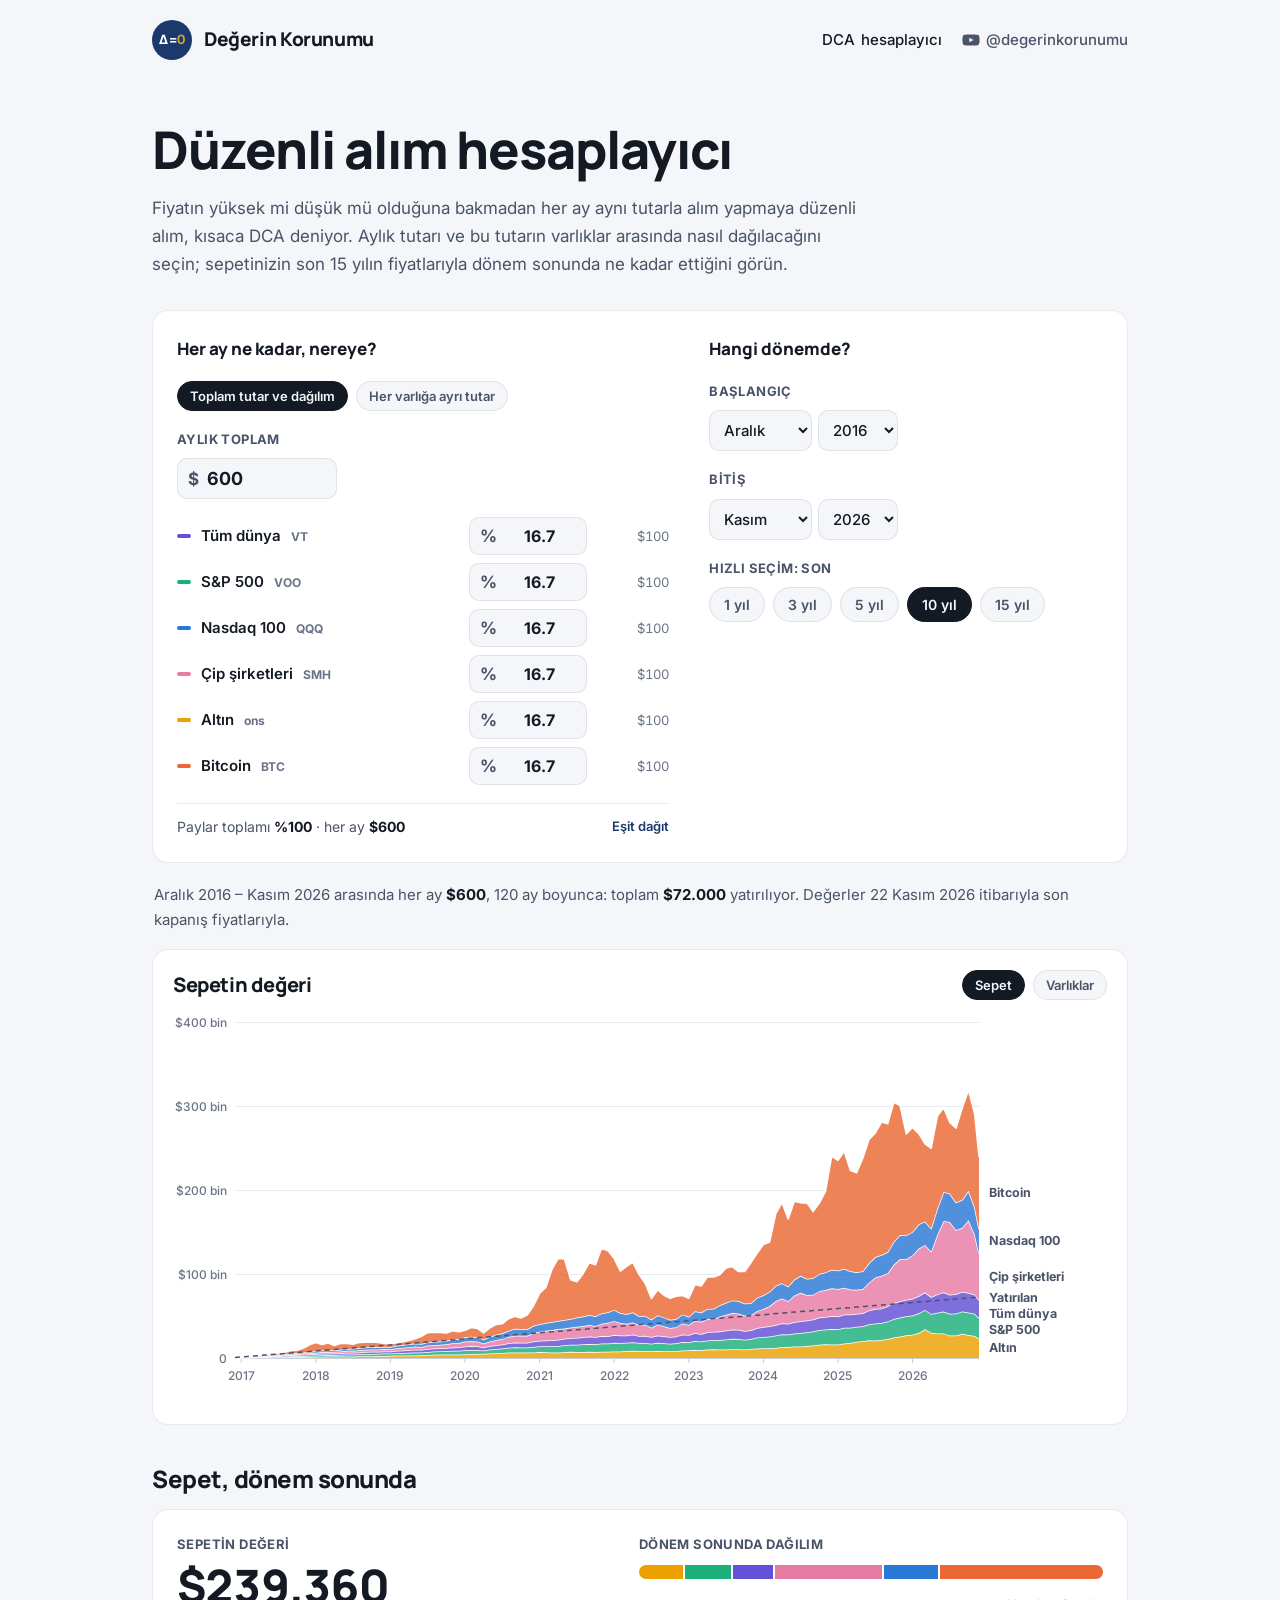
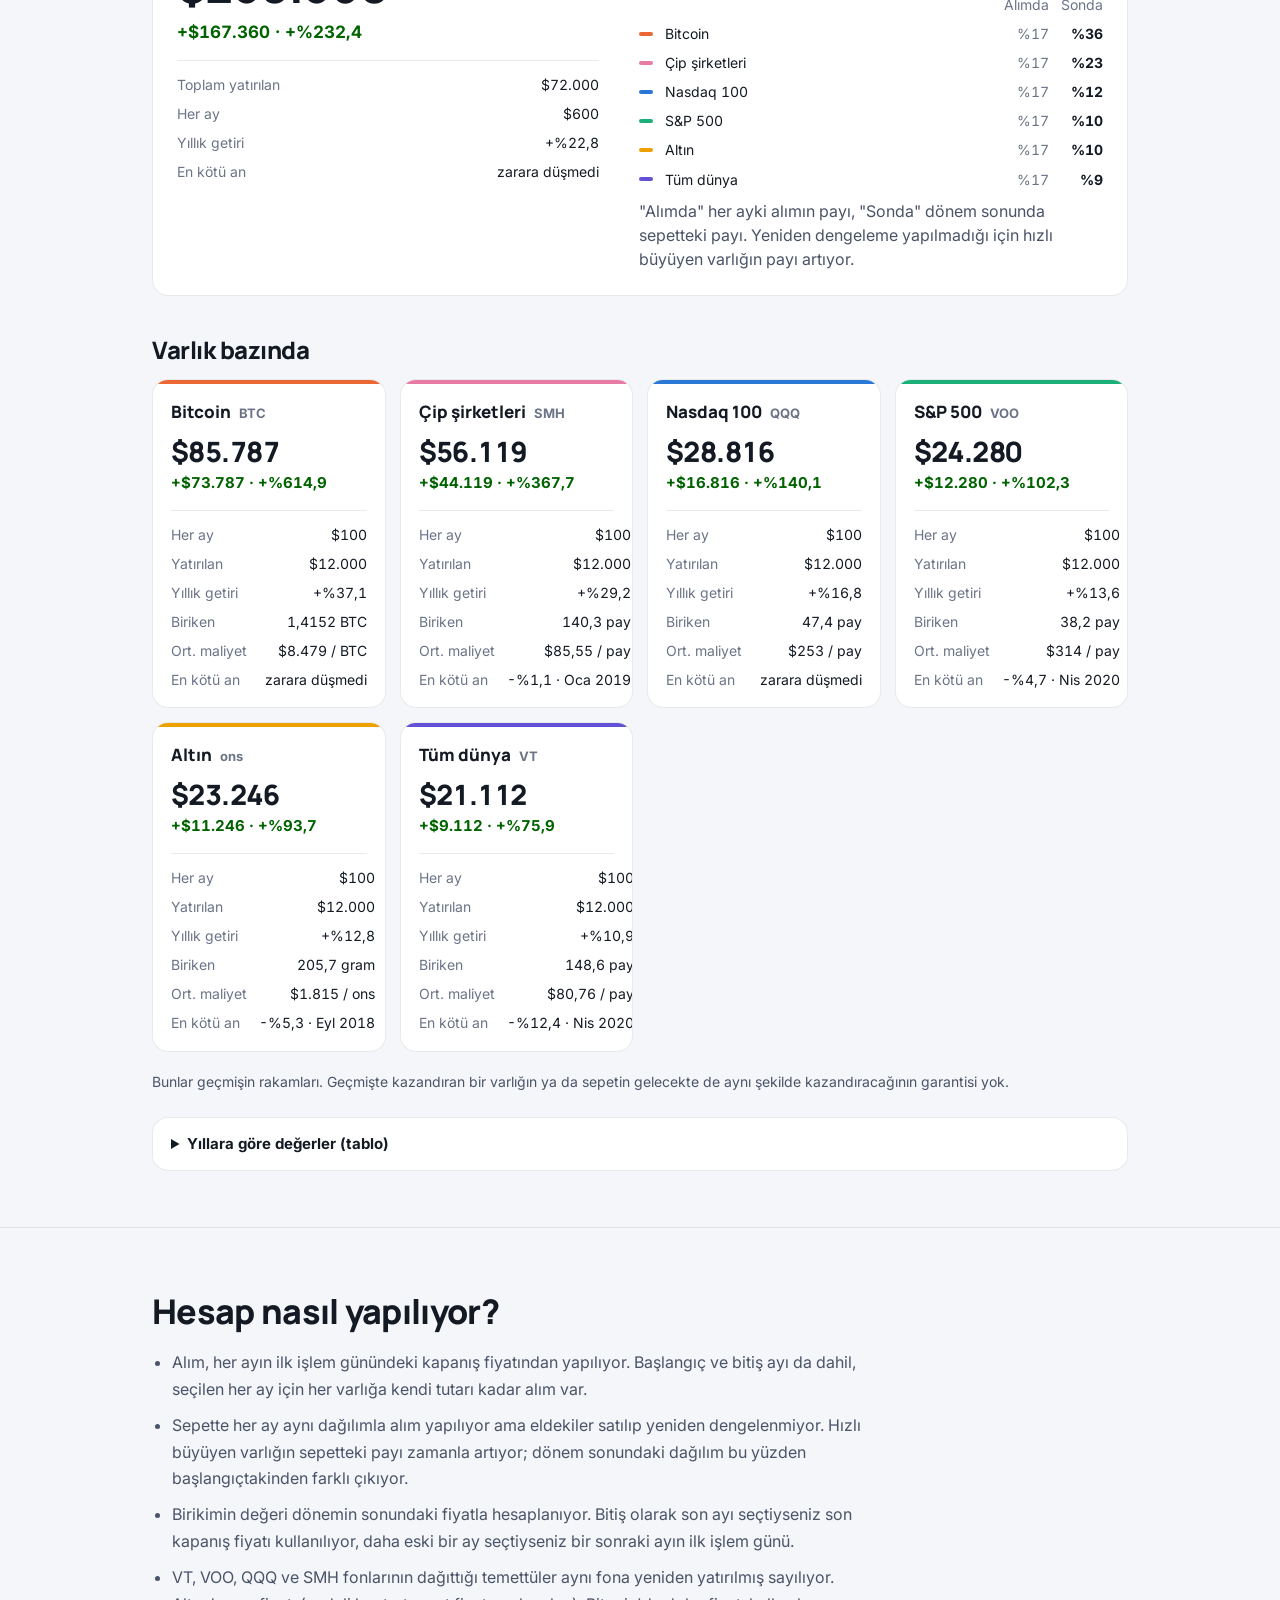
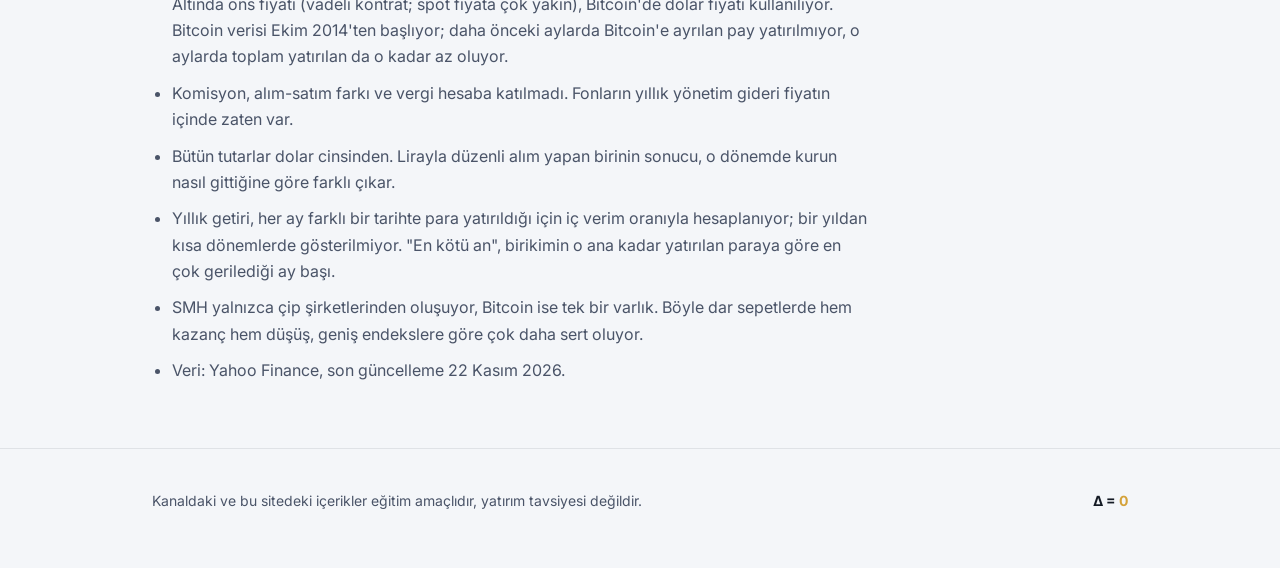
==== commit 04aa0e75: "Site: DCA hesaplayıcıda sepet (portföy) hesabı ve VT Toplam tutar + yüzde dağılım ya da her varlığa " ====
--- a/araclar/dca.html
+++ b/araclar/dca.html
@@ -4,13 +4,13 @@
 <meta charset="utf-8">
 <meta name="viewport" content="width=device-width, initial-scale=1">
 <title>Düzenli Alım Hesaplayıcı · Değerin Korunumu</title>
-<meta name="description" content="S&P 500, Nasdaq 100, çip şirketleri, altın ve Bitcoin'e her ay aynı tutarı yatırsaydınız ne olurdu? Son 15 yılın aylık fiyatlarıyla düzenli alım (DCA) hesaplayıcı.">
+<meta name="description" content="Tüm dünya borsası, S&P 500, Nasdaq 100, çip şirketleri, altın ve Bitcoin'den kendi sepetinizi kurun; her ay düzenli alım yapsaydınız sepetiniz bugün ne kadar ederdi? Son 15 yılın aylık fiyatlarıyla DCA hesaplayıcı.">
 <meta name="theme-color" content="#1b3a6b">
 <link rel="icon" href="/favicon.svg" type="image/svg+xml">
 <link rel="canonical" href="https://degerinkorunumu.pages.dev/araclar/dca">
 <meta property="og:type" content="website">
 <meta property="og:title" content="Düzenli alım (DCA) hesaplayıcı · Değerin Korunumu">
-<meta property="og:description" content="Her ay aynı tutarla alım yapsaydınız bugün ne kadarınız olurdu? S&P 500, Nasdaq 100, çip şirketleri, altın ve Bitcoin.">
+<meta property="og:description" content="Kendi sepetinizi kurun: her ay düzenli alım yapsaydınız bugün ne kadarınız olurdu? Tüm dünya borsası, S&P 500, Nasdaq 100, çip şirketleri, altın ve Bitcoin.">
 <meta property="og:url" content="https://degerinkorunumu.pages.dev/araclar/dca">
 <meta property="og:image" content="https://degerinkorunumu.pages.dev/og.png">
 <meta property="og:image:width" content="1200">
@@ -22,25 +22,27 @@
 <link rel="stylesheet" href="https://fonts.googleapis.com/css2?family=Manrope:wght@600;800&family=Inter:wght@400;500;700&display=swap">
 <link rel="stylesheet" href="/stil.css">
 <style>
-/* Varlık renkleri kimliğe bağlı; filtre değişince boyanmaz. Açık ve koyu adımlar ayrı doğrulandı. */
+/* Varlık renkleri kimliğe bağlı; seçim değişince boyanmaz. Açık ve koyu adımlar ayrı doğrulandı;
+   yığılmış grafikte komşu renkler YIGIN sırasıyla (script) ayırt edilebilir kalır. */
 :root {
-  --s-qqq: #2a78d6; --s-bitcoin: #eb6834; --s-voo: #1baf7a; --s-altin: #eda100; --s-smh: #e87ba4;
+  --s-vt: #6250d6; --s-qqq: #2a78d6; --s-bitcoin: #eb6834; --s-voo: #1baf7a; --s-altin: #eda100; --s-smh: #e87ba4;
   --pozitif: #006300; --negatif: #c62f2f;
   --izgara: #e6e9ef; --eksen: #c7cdd8; --soluk: #6b7487;
 }
 @media (prefers-color-scheme: dark) {
   :root:not([data-theme="light"]) {
-    --s-qqq: #3987e5; --s-bitcoin: #d95926; --s-voo: #199e70; --s-altin: #c98500; --s-smh: #d55181;
+    --s-vt: #9085e9; --s-qqq: #3987e5; --s-bitcoin: #d95926; --s-voo: #199e70; --s-altin: #c98500; --s-smh: #d55181;
     --pozitif: #2bb52b; --negatif: #ef6b6b;
     --izgara: #222c3d; --eksen: #34425a; --soluk: #8b95a8;
   }
 }
 :root[data-theme="dark"] {
-  --s-qqq: #3987e5; --s-bitcoin: #d95926; --s-voo: #199e70; --s-altin: #c98500; --s-smh: #d55181;
+  --s-vt: #9085e9; --s-qqq: #3987e5; --s-bitcoin: #d95926; --s-voo: #199e70; --s-altin: #c98500; --s-smh: #d55181;
   --pozitif: #2bb52b; --negatif: #ef6b6b;
   --izgara: #222c3d; --eksen: #34425a; --soluk: #8b95a8;
 }
 
+[hidden] { display: none !important; }
 .ust { padding: 40px 0 8px; }
 .ust h1 { font-size: clamp(32px, 6vw, 52px); }
 .ust p { margin-top: 14px; max-width: 64ch; color: var(--ink2); }
@@ -48,33 +50,53 @@
 .arac { padding: 24px 0 56px; }
 
 /* Kontroller */
-.kontroller { display: flex; flex-wrap: wrap; gap: 20px 32px; align-items: flex-end; }
+.kontroller { display: grid; gap: 28px 40px; grid-template-columns: 1fr; }
+@media (min-width: 860px) { .kontroller { grid-template-columns: minmax(0, 1.25fr) minmax(0, 1fr); } }
+.blok { display: flex; flex-direction: column; gap: 18px; min-width: 0; }
+.blok-baslik { font-family: Manrope, Inter, sans-serif; font-weight: 800; font-size: 17px; }
 .alan { display: flex; flex-direction: column; gap: 8px; min-width: 0; }
-.alan.genis { flex-basis: 100%; }
+.yan-yana { display: flex; flex-wrap: wrap; gap: 18px 24px; }
 .etk, .alan > label { font-size: 13px; font-weight: 700; letter-spacing: .03em; text-transform: uppercase; color: var(--ink2); }
-.tutar-kutu { display: flex; align-items: center; border: 1.5px solid var(--line); border-radius: 10px; background: var(--bg); padding: 0 12px; width: 150px; }
-.tutar-kutu:focus-within { border-color: var(--accent); }
-.tutar-kutu span { color: var(--ink2); font-weight: 700; }
-.tutar-kutu input { border: 0; background: transparent; color: var(--ink); font: 700 18px Inter, sans-serif; padding: 9px 8px; width: 100%; outline: none; }
+.kutu { display: inline-flex; align-items: center; border: 1.5px solid var(--line); border-radius: 10px; background: var(--bg); padding: 0 10px; }
+.kutu:focus-within { border-color: var(--accent); }
+.kutu span { color: var(--ink2); font-weight: 700; }
+.kutu input { border: 0; background: transparent; color: var(--ink); font: 700 16px Inter, sans-serif; padding: 8px 6px; width: 100%; outline: none; min-width: 0; text-align: right; }
+.kutu.buyuk { width: 160px; }
+.kutu.buyuk input { font-size: 18px; text-align: left; padding: 9px 8px; }
 .ikili { display: flex; gap: 6px; }
 select {
   font: 500 15px Inter, sans-serif; color: var(--ink); background: var(--bg);
   border: 1.5px solid var(--line); border-radius: 10px; padding: 9px 10px; cursor: pointer;
 }
-select:focus-visible, .secim button:focus-visible, .grafik svg:focus-visible { outline: 2px solid var(--accent); outline-offset: 2px; }
+select:focus-visible, button:focus-visible, .grafik svg:focus-visible { outline: 2px solid var(--accent); outline-offset: 2px; }
 .secim { display: flex; flex-wrap: wrap; gap: 8px; }
 .secim button {
   font: 600 14px Inter, sans-serif; color: var(--ink2); background: var(--bg);
   border: 1.5px solid var(--line); border-radius: 999px; padding: 8px 14px; cursor: pointer;
-  display: inline-flex; align-items: center; gap: 8px;
 }
 .secim button:hover { color: var(--ink); }
-.secim button[aria-pressed="true"] { color: var(--ink); border-color: var(--ink2); background: var(--surface); }
-.secim.donem button[aria-pressed="true"], .secim.olcek button[aria-pressed="true"] { background: var(--ink); color: var(--bg); border-color: var(--ink); }
-.secim .anahtar { width: 14px; height: 4px; border-radius: 2px; flex: none; }
-.secim button[aria-pressed="false"] .anahtar { opacity: .3; }
-.secim button[aria-pressed="false"] .ad { text-decoration: line-through; text-decoration-color: var(--soluk); }
+.secim button[aria-pressed="true"] { background: var(--ink); color: var(--bg); border-color: var(--ink); }
 .secim.kucuk button { padding: 6px 12px; font-size: 13px; }
+.secim button:disabled { opacity: .45; cursor: default; }
+
+/* Varlık satırları */
+.satirlar { display: flex; flex-direction: column; gap: 8px; }
+.satir { display: grid; grid-template-columns: minmax(0, 1fr) 118px 72px; gap: 10px; align-items: center; }
+.satir .ad { display: flex; align-items: center; gap: 10px; min-width: 0; font-weight: 600; font-size: 15px; }
+.satir .ad i { width: 14px; height: 4px; border-radius: 2px; flex: none; }
+.satir .ad small { color: var(--soluk); font-weight: 700; font-size: 12px; }
+.satir .ek { color: var(--soluk); font-size: 13px; text-align: right; font-variant-numeric: tabular-nums; white-space: nowrap; }
+@media (max-width: 480px) {
+  .satir { grid-template-columns: minmax(0, 1fr) 96px 62px; gap: 8px; }
+  .satir .ad { font-size: 14px; gap: 8px; }
+  .satir .ad small { display: none; }
+}
+.satir.sifir .ad { color: var(--soluk); }
+.satir.sifir .ad i { opacity: .3; }
+.satir-alt { display: flex; flex-wrap: wrap; gap: 8px 14px; align-items: center; justify-content: space-between; padding-top: 10px; border-top: 1px solid var(--line); font-size: 14px; color: var(--ink2); }
+.satir-alt b { color: var(--ink); }
+.satir-alt .uyar { color: var(--negatif); font-weight: 600; }
+.duz-dugme { font: 600 13px Inter, sans-serif; color: var(--accent); background: none; border: 0; cursor: pointer; padding: 4px 0; }
 
 .ozet { margin: 20px 2px 0; color: var(--ink2); font-size: 15px; }
 .ozet b { color: var(--ink); }
@@ -83,6 +105,7 @@
 .grafik-kart { margin-top: 16px; padding: 20px 20px 12px; }
 .grafik-bas { display: flex; flex-wrap: wrap; gap: 10px 16px; align-items: center; justify-content: space-between; }
 .grafik-bas h2 { font-size: 20px; }
+.grafik-bas .sag { display: flex; flex-wrap: wrap; gap: 10px; }
 .grafik { position: relative; margin-top: 8px; }
 .grafik svg { display: block; width: 100%; touch-action: pan-y; }
 .grafik .izgara-c { stroke: var(--izgara); stroke-width: 1; }
@@ -90,7 +113,9 @@
 .grafik text { fill: var(--soluk); font: 500 12px Inter, sans-serif; }
 .grafik text.uc-etiket { fill: var(--ink2); font-weight: 700; font-size: 12.5px; }
 .grafik .seri { fill: none; stroke-width: 2; stroke-linejoin: round; stroke-linecap: round; }
-.grafik .yatan { fill: none; stroke: var(--soluk); stroke-width: 1.5; stroke-dasharray: 5 4; }
+.grafik .alan-d { fill-opacity: .82; }
+.grafik .alan-kenar { fill: none; stroke: var(--surface); stroke-width: 1.5; stroke-linejoin: round; }
+.grafik .yatan { fill: none; stroke: var(--ink2); stroke-width: 1.5; stroke-dasharray: 5 4; }
 .grafik .imlec { stroke: var(--ink2); stroke-width: 1; opacity: .5; }
 .grafik .nokta { stroke: var(--surface); stroke-width: 2; }
 .ipucu {
@@ -102,27 +127,41 @@
 .ipucu .ip-satir { display: grid; grid-template-columns: 14px auto 1fr; gap: 8px; align-items: center; line-height: 1.7; }
 .ipucu .ip-satir b { color: var(--ink); font-variant-numeric: tabular-nums; text-align: right; }
 .ipucu .ip-satir span:last-child { color: var(--ink2); }
+.ipucu .ip-satir.toplam { border-bottom: 1px solid var(--line); padding-bottom: 4px; margin-bottom: 4px; }
+.ipucu .ip-satir.toplam b { font-size: 14px; }
 .ipucu .ip-cizgi { height: 3px; border-radius: 2px; }
-.ipucu .ip-cizgi.kesik { background: repeating-linear-gradient(90deg, var(--soluk) 0 4px, transparent 4px 7px); }
-.grafik-not { font-size: 13px; color: var(--soluk); margin-top: 6px; }
+.ipucu .ip-cizgi.kesik { background: repeating-linear-gradient(90deg, var(--ink2) 0 4px, transparent 4px 7px); }
+.grafik-not { font-size: 13px; color: var(--soluk); margin-top: 6px; min-height: 1em; }
 
 /* Sonuçlar */
 .ara-baslik { font-size: 24px; margin-top: 40px; }
+.sepet { margin-top: 16px; display: grid; gap: 24px 40px; grid-template-columns: 1fr; }
+@media (min-width: 760px) { .sepet { grid-template-columns: minmax(0, 1fr) minmax(0, 1.1fr); } }
+.sepet .deger { font-family: Manrope, Inter, sans-serif; font-weight: 800; font-size: clamp(34px, 6vw, 46px); letter-spacing: -0.02em; line-height: 1.1; font-variant-numeric: tabular-nums; margin-top: 6px; }
+.sepet .kazanc { margin-top: 6px; font-weight: 700; font-size: 17px; font-variant-numeric: tabular-nums; }
+.sepet dl { margin-top: 18px; }
+.dagilim-bar { display: flex; height: 14px; border-radius: 7px; overflow: hidden; gap: 2px; margin-top: 10px; background: var(--surface); }
+.dagilim-bar span { display: block; height: 100%; min-width: 2px; }
+.dagilim-liste { margin-top: 14px; display: grid; grid-template-columns: auto 1fr auto auto; gap: 6px 12px; font-size: 14px; align-items: center; font-variant-numeric: tabular-nums; }
+.dagilim-liste i { width: 14px; height: 4px; border-radius: 2px; }
+.dagilim-liste .sag { text-align: right; }
+.dagilim-liste .soluk { color: var(--soluk); }
+.kucuk-not { margin-top: 12px; font-size: 13px; color: var(--soluk); line-height: 1.5; }
+
 .sonuclar { margin-top: 16px; display: grid; gap: 14px; grid-template-columns: repeat(auto-fill, minmax(230px, 1fr)); }
 .sonuc { background: var(--surface); border: 1px solid var(--line); border-radius: 16px; padding: 18px 18px 16px; position: relative; overflow: hidden; }
 .sonuc::before { content: ""; position: absolute; left: 0; top: 0; right: 0; height: 4px; background: var(--renk); }
 .sonuc .bas { display: flex; align-items: baseline; gap: 8px; }
 .sonuc .bas b { font-family: Manrope, Inter, sans-serif; font-weight: 800; font-size: 17px; }
 .sonuc .bas span { color: var(--soluk); font-size: 13px; font-weight: 700; }
-.sonuc .deger { margin-top: 10px; font-family: Manrope, Inter, sans-serif; font-weight: 800; font-size: 30px; letter-spacing: -0.02em; line-height: 1.1; font-variant-numeric: tabular-nums; }
+.sonuc .deger { margin-top: 10px; font-family: Manrope, Inter, sans-serif; font-weight: 800; font-size: 28px; letter-spacing: -0.02em; line-height: 1.1; font-variant-numeric: tabular-nums; }
 .sonuc .kazanc { margin-top: 4px; font-weight: 700; font-size: 15px; font-variant-numeric: tabular-nums; }
 .arti { color: var(--pozitif); }
 .eksi { color: var(--negatif); }
-.sonuc dl { margin-top: 14px; display: grid; grid-template-columns: auto 1fr; gap: 6px 12px; font-size: 14px; border-top: 1px solid var(--line); padding-top: 12px; }
-.sonuc dt { color: var(--soluk); }
-.sonuc dd { text-align: right; white-space: nowrap; font-variant-numeric: tabular-nums; }
+dl.bilgi { margin-top: 14px; display: grid; grid-template-columns: auto 1fr; gap: 6px 12px; font-size: 14px; border-top: 1px solid var(--line); padding-top: 12px; }
+dl.bilgi dt { color: var(--soluk); white-space: nowrap; }
+dl.bilgi dd { text-align: right; white-space: nowrap; font-variant-numeric: tabular-nums; }
 .sonuc .not { margin-top: 10px; font-size: 13px; color: var(--soluk); line-height: 1.5; }
-.sonuc.bos .deger { font-size: 18px; color: var(--soluk); }
 .uyari { margin-top: 18px; font-size: 14px; color: var(--ink2); }
 
 details.tablo { margin-top: 24px; background: var(--surface); border: 1px solid var(--line); border-radius: 16px; }
@@ -166,32 +205,42 @@
   <section class="ust">
     <div class="kap">
       <h1>Düzenli alım hesaplayıcı</h1>
-      <p>Fiyatın yüksek mi düşük mü olduğuna bakmadan her ay aynı tutarla alım yapmaya düzenli alım, kısaca DCA deniyor. Aylık tutarı ve dönemi seçin; son 15 yılın fiyatlarıyla bu alımların dönem sonunda ne kadar ettiğini görün.</p>
+      <p>Fiyatın yüksek mi düşük mü olduğuna bakmadan her ay aynı tutarla alım yapmaya düzenli alım, kısaca DCA deniyor. Aylık tutarı ve bu tutarın varlıklar arasında nasıl dağılacağını seçin; sepetinizin son 15 yılın fiyatlarıyla dönem sonunda ne kadar ettiğini görün.</p>
     </div>
   </section>
 
   <section class="arac">
     <div class="kap">
       <div class="kart kontroller">
-        <div class="alan">
-          <label for="tutar">Aylık tutar</label>
-          <div class="tutar-kutu"><span>$</span><input id="tutar" type="number" min="1" max="1000000" step="any" inputmode="decimal" value="100"></div>
+        <div class="blok">
+          <div class="blok-baslik">Her ay ne kadar, nereye?</div>
+          <div class="secim kucuk" id="mod" role="group" aria-label="Tutar girişi">
+            <button type="button" data-m="dagilim">Toplam tutar ve dağılım</button>
+            <button type="button" data-m="ayri">Her varlığa ayrı tutar</button>
+          </div>
+          <div class="alan" id="toplam-alan">
+            <label for="toplam">Aylık toplam</label>
+            <div class="kutu buyuk"><span>$</span><input id="toplam" type="number" min="0" max="1000000" step="any" inputmode="decimal"></div>
+          </div>
+          <div class="satirlar" id="satirlar"></div>
+          <div class="satir-alt" id="satir-alt" aria-live="polite"></div>
         </div>
-        <div class="alan">
-          <label for="bas-ay">Başlangıç</label>
-          <div class="ikili"><select id="bas-ay"></select><select id="bas-yil" aria-label="Başlangıç yılı"></select></div>
-        </div>
-        <div class="alan">
-          <label for="bit-ay">Bitiş</label>
-          <div class="ikili"><select id="bit-ay"></select><select id="bit-yil" aria-label="Bitiş yılı"></select></div>
-        </div>
-        <div class="alan genis">
-          <span class="etk" id="donem-etk">Hızlı seçim: son</span>
-          <div class="secim donem" id="hazir" role="group" aria-labelledby="donem-etk"></div>
-        </div>
-        <div class="alan genis">
-          <span class="etk" id="varlik-etk">Varlıklar</span>
-          <div class="secim" id="varliklar" role="group" aria-labelledby="varlik-etk"></div>
+        <div class="blok">
+          <div class="blok-baslik">Hangi dönemde?</div>
+          <div class="yan-yana">
+            <div class="alan">
+              <label for="bas-ay">Başlangıç</label>
+              <div class="ikili"><select id="bas-ay"></select><select id="bas-yil" aria-label="Başlangıç yılı"></select></div>
+            </div>
+            <div class="alan">
+              <label for="bit-ay">Bitiş</label>
+              <div class="ikili"><select id="bit-ay"></select><select id="bit-yil" aria-label="Bitiş yılı"></select></div>
+            </div>
+          </div>
+          <div class="alan">
+            <span class="etk" id="donem-etk">Hızlı seçim: son</span>
+            <div class="secim" id="hazir" role="group" aria-labelledby="donem-etk"></div>
+          </div>
         </div>
       </div>
 
@@ -199,10 +248,16 @@
 
       <div class="kart grafik-kart">
         <div class="grafik-bas">
-          <h2>Birikimin değeri</h2>
-          <div class="secim olcek kucuk" id="olcek" role="group" aria-label="Grafik ölçeği">
-            <button type="button" data-o="dogrusal">Doğrusal</button>
-            <button type="button" data-o="log">Logaritmik</button>
+          <h2 id="grafik-baslik">Sepetin değeri</h2>
+          <div class="sag">
+            <div class="secim kucuk" id="gorunum" role="group" aria-label="Grafik görünümü">
+              <button type="button" data-g="sepet">Sepet</button>
+              <button type="button" data-g="varliklar">Varlıklar</button>
+            </div>
+            <div class="secim kucuk" id="olcek" role="group" aria-label="Grafik ölçeği">
+              <button type="button" data-o="dogrusal">Doğrusal</button>
+              <button type="button" data-o="log">Logaritmik</button>
+            </div>
           </div>
         </div>
         <div class="grafik" id="grafik">
@@ -211,9 +266,12 @@
         <p class="grafik-not" id="grafik-not"></p>
       </div>
 
-      <h2 class="ara-baslik">Dönem sonunda</h2>
+      <h2 class="ara-baslik">Sepet, dönem sonunda</h2>
+      <div class="kart sepet" id="sepet"></div>
+
+      <h2 class="ara-baslik">Varlık bazında</h2>
       <div class="sonuclar" id="sonuclar"></div>
-      <p class="uyari">Bunlar geçmişin rakamları. Geçmişte kazandıran bir varlığın gelecekte de aynı şekilde kazandıracağının garantisi yok.</p>
+      <p class="uyari">Bunlar geçmişin rakamları. Geçmişte kazandıran bir varlığın ya da sepetin gelecekte de aynı şekilde kazandıracağının garantisi yok.</p>
 
       <details class="tablo">
         <summary>Yıllara göre değerler (tablo)</summary>
@@ -226,9 +284,10 @@
     <div class="kap">
       <h2>Hesap nasıl yapılıyor?</h2>
       <ul class="notlar">
-        <li>Alım, her ayın ilk işlem günündeki kapanış fiyatından yapılıyor. Başlangıç ve bitiş ayı da dahil, seçilen her ay için bir alım var.</li>
+        <li>Alım, her ayın ilk işlem günündeki kapanış fiyatından yapılıyor. Başlangıç ve bitiş ayı da dahil, seçilen her ay için her varlığa kendi tutarı kadar alım var.</li>
+        <li>Sepette her ay aynı dağılımla alım yapılıyor ama eldekiler satılıp yeniden dengelenmiyor. Hızlı büyüyen varlığın sepetteki payı zamanla artıyor; dönem sonundaki dağılım bu yüzden başlangıçtakinden farklı çıkıyor.</li>
         <li>Birikimin değeri dönemin sonundaki fiyatla hesaplanıyor. Bitiş olarak son ayı seçtiyseniz son kapanış fiyatı kullanılıyor, daha eski bir ay seçtiyseniz bir sonraki ayın ilk işlem günü.</li>
-        <li>VOO, QQQ ve SMH fonlarının dağıttığı temettüler aynı fona yeniden yatırılmış sayılıyor. Altında ons fiyatı (vadeli kontrat; spot fiyata çok yakın), Bitcoin'de dolar fiyatı kullanılıyor. Bitcoin verisi Ekim 2014'ten başlıyor, daha önceki aylar için Bitcoin'e alım yapılmıyor.</li>
+        <li>VT, VOO, QQQ ve SMH fonlarının dağıttığı temettüler aynı fona yeniden yatırılmış sayılıyor. Altında ons fiyatı (vadeli kontrat; spot fiyata çok yakın), Bitcoin'de dolar fiyatı kullanılıyor. Bitcoin verisi Ekim 2014'ten başlıyor; daha önceki aylarda Bitcoin'e ayrılan pay yatırılmıyor, o aylarda toplam yatırılan da o kadar az oluyor.</li>
         <li>Komisyon, alım-satım farkı ve vergi hesaba katılmadı. Fonların yıllık yönetim gideri fiyatın içinde zaten var.</li>
         <li>Bütün tutarlar dolar cinsinden. Lirayla düzenli alım yapan birinin sonucu, o dönemde kurun nasıl gittiğine göre farklı çıkar.</li>
         <li>Yıllık getiri, her ay farklı bir tarihte para yatırıldığı için iç verim oranıyla hesaplanıyor; bir yıldan kısa dönemlerde gösterilmiyor. "En kötü an", birikimin o ana kadar yatırılan paraya göre en çok gerilediği ay başı.</li>
@@ -255,6 +314,11 @@
 const GRAM = 31.1035;
 const YIL_MS = 365.25 * 864e5;
 const HAZIR = [1, 3, 5, 10, 15];
+const UST = 1e6;
+// Yığılmış grafikte ve dağılım çubuğunda alttan üste sıra. Renk doğrulayıcısından iki temada da geçen sıralardan
+// biri (sarı altın ile turuncu Bitcoin, pembe SMH ile turuncu Bitcoin yan yana gelmesin diye).
+const YIGIN = ['altin', 'voo', 'vt', 'smh', 'qqq', 'bitcoin'];
+const yiginSira = (a, b) => YIGIN.indexOf(a.a.id) - YIGIN.indexOf(b.a.id);
 
 const nf = (o) => new Intl.NumberFormat('tr-TR', o);
 const f0 = nf({ style: 'currency', currency: 'USD', maximumFractionDigits: 0 });
@@ -264,11 +328,13 @@
 const fK = { format: (v) => v >= 1e6 ? '$' + fKs.format(v / 1e6) + ' mn' : v >= 1e3 ? '$' + fKs.format(v / 1e3) + ' bin' : '$' + fKs.format(v) };
 const fY1 = nf({ style: 'percent', maximumFractionDigits: 1, signDisplay: 'exceptZero' });
 const fY0 = nf({ style: 'percent', maximumFractionDigits: 0, signDisplay: 'exceptZero' });
-const para = (n) => (Math.abs(n) >= 100 ? f0 : f2).format(n);
+const fPay = nf({ style: 'percent', maximumFractionDigits: 0 });
+const para = (n) => { const r = Math.round(n * 100) / 100; return (Math.abs(r) >= 100 || Number.isInteger(r) ? f0 : f2).format(r); };
 const yuzde = (n) => (Math.abs(n) >= 10 ? fY0 : fY1).format(n);
 const sayi = (n, d) => nf({ maximumFractionDigits: d }).format(n);
 
 const $ = (s) => document.querySelector(s);
+const $$ = (s) => document.querySelectorAll(s);
 const SVG = 'http://www.w3.org/2000/svg';
 function el(tag, cls, metin) {
   const e = document.createElement(tag);
@@ -282,8 +348,9 @@
   if (ebeveyn) ebeveyn.appendChild(e);
   return e;
 }
-
-let V, Y0, M0, SON, durum, grafikDurum = null;
+const renk = (id) => 'var(--s-' + id + ')';
+
+let V, Y0, M0, SON, durum, G = null;
 
 // Ay sırası (0 = verinin ilk ayı) ↔ yıl/ay
 const ayYM = (i) => { const t = Y0 * 12 + (M0 - 1) + i; return [Math.floor(t / 12), (t % 12) + 1]; };
@@ -294,24 +361,52 @@
 const tarihMetin = (ms) => { const d = new Date(ms); return d.getUTCDate() + ' ' + AYLAR[d.getUTCMonth()] + ' ' + d.getUTCFullYear(); };
 const tarihX = (ms) => { const d = new Date(ms); return ayIdx(d.getUTCFullYear(), d.getUTCMonth() + 1) + (d.getUTCDate() - 1) / 30.4; };
 
+// ---------- Tutarlar ----------
+// Dağılımda paylar toplamlarına göre oranlanır: aylık toplam her zaman girilen tutar kadar yatırılır.
+const oranToplam = () => V.varliklar.reduce((s, a) => s + (durum.oran[a.id] || 0), 0);
+function tutar(id) {
+  if (durum.mod === 'ayri') return durum.ayri[id] || 0;
+  const t = oranToplam();
+  return t > 0 ? durum.toplam * (durum.oran[id] || 0) / t : 0;
+}
+const yuvarla = (v, d) => Math.round(v * 10 ** d) / 10 ** d;
+const esitPay = (ids) => { const o = {}; for (const a of V.varliklar) o[a.id] = ids.includes(a.id) ? 100 / ids.length : 0; return o; };
+
+function modDegistir(yeni) {
+  if (yeni === durum.mod) return;
+  if (yeni === 'ayri') {
+    for (const a of V.varliklar) durum.ayri[a.id] = Math.round(tutar(a.id) * 100) / 100;
+  } else {
+    const t = V.varliklar.reduce((s, a) => s + (durum.ayri[a.id] || 0), 0);
+    if (t > 0) {
+      durum.toplam = Math.abs(t - Math.round(t)) < 0.05 ? Math.round(t) : yuvarla(t, 2);
+      for (const a of V.varliklar) durum.oran[a.id] = 100 * (durum.ayri[a.id] || 0) / t;
+    }
+  }
+  durum.mod = yeni;
+  satirlariKur();
+  ciz();
+}
+
 // ---------- Hesap ----------
-function irr(akis, tutar, sonMs, deger) {
-  // deger = Σ tutar·(1+r)^(yıl farkı) denkleminin kökü; sağ taraf r ile artar, kök tek.
-  const t = akis.map((ms) => (sonMs - ms) / YIL_MS);
-  const g = (r) => deger - t.reduce((s, ti) => s + tutar * Math.pow(1 + r, ti), 0);
+// akis: [[ms, tutar]], çıkışlar negatif. Bütün alımlar değerlemeden önce olduğu için kök tek.
+function irr(akis) {
+  const t0 = Math.min(...akis.map((a) => a[0]));
+  const ak = akis.map(([ms, c]) => [(ms - t0) / YIL_MS, c]);
+  const npv = (r) => ak.reduce((s, [t, c]) => s + c * Math.pow(1 + r, -t), 0);
   let lo = -0.99, hi = 1;
-  while (g(hi) > 0 && hi < 1e4) hi *= 2;
+  while (npv(hi) > 0 && hi < 1e4) hi *= 2;
   for (let k = 0; k < 200; k++) {
     const mid = (lo + hi) / 2;
-    if (g(mid) > 0) lo = mid; else hi = mid;
+    if (npv(mid) > 0) lo = mid; else hi = mid;
   }
   return (lo + hi) / 2;
 }
 
 function hesapla(a) {
+  const T = tutar(a.id);
   const ilk = Math.max(durum.bas, a.bas);
-  if (ilk > durum.bit) return { a, yok: true };
-  const T = durum.tutar;
+  if (ilk > durum.bit) return { a, T, yok: true };
   let adet = 0, yatan = 0, enKotu = null;
   const seri = new Map(), akis = [];
   for (let i = ilk; i <= durum.bit; i++) {
@@ -322,20 +417,46 @@
     seri.set(i, d);
     const o = d / yatan - 1;
     if (!enKotu || o < enKotu.oran) enKotu = { oran: o, i };
-    akis.push(gunTarih(i, a.gun[k]));
+    akis.push([gunTarih(i, a.gun[k]), -T]);
   }
   let sonFiyat, sonMs;
   if (durum.bit === SON) { sonFiyat = a.son.fiyat; sonMs = isoTarih(a.son.tarih); }
   else { const k = durum.bit + 1 - a.bas; sonFiyat = a.fiyat[k]; sonMs = gunTarih(durum.bit + 1, a.gun[k]); }
   const deger = adet * sonFiyat;
-  const oran = deger / yatan - 1;
-  const sure = (sonMs - akis[0]) / YIL_MS;
+  akis.push([sonMs, deger]);
+  const sure = (sonMs - akis[0][0]) / YIL_MS;
   return {
-    a, ilk, ay: durum.bit - ilk + 1, adet, yatan, deger, kar: deger - yatan, oran,
-    yillik: sure >= 1 ? irr(akis, T, sonMs, deger) : null,
-    enKotu, seri, sonMs,
+    a, T, ilk, ay: durum.bit - ilk + 1, adet, yatan, deger, kar: deger - yatan, oran: deger / yatan - 1,
+    yillik: sure >= 1 ? irr(akis) : null, enKotu, seri, sonMs, akis,
   };
 }
+
+function sepetHesapla(sonuclar) {
+  const ilk = Math.min(...sonuclar.map((s) => s.ilk));
+  let xSon;
+  if (durum.bit === SON) xSon = Math.max(durum.bit + 0.25, ...sonuclar.map((s) => tarihX(s.sonMs)));
+  else xSon = durum.bit + 1;
+  const noktalar = [];
+  let enKotu = null;
+  for (let i = ilk; i <= durum.bit; i++) {
+    let deger = 0, yatan = 0;
+    for (const s of sonuclar) if (i >= s.ilk) { deger += s.seri.get(i); yatan += s.T * (i - s.ilk + 1); }
+    noktalar.push({ x: i, i, deger, yatan });
+    const o = deger / yatan - 1;
+    if (!enKotu || o < enKotu.oran) enKotu = { oran: o, i };
+  }
+  const deger = sonuclar.reduce((t, s) => t + s.deger, 0);
+  const yatan = sonuclar.reduce((t, s) => t + s.yatan, 0);
+  noktalar.push({ x: xSon, son: true, deger, yatan, ms: Math.max(...sonuclar.map((s) => s.sonMs)) });
+  const akis = sonuclar.flatMap((s) => s.akis);
+  const ilkMs = Math.min(...akis.map((a) => a[0]));
+  const sure = (Math.max(...sonuclar.map((s) => s.sonMs)) - ilkMs) / YIL_MS;
+  return {
+    sonuclar, ilk, xSon, noktalar, deger, yatan, kar: deger - yatan, oran: deger / yatan - 1,
+    aylik: sonuclar.reduce((t, s) => t + s.T, 0), enKotu, yillik: sure >= 1 ? irr(akis) : null, aktif: null,
+  };
+}
+const degerAt = (s, n) => (n.son ? s.deger : s.seri.get(n.i));
 
 // ---------- Kontroller ----------
 function kontrolleriKur() {
@@ -345,8 +466,7 @@
     AYLAR.forEach((ad, k) => ay.add(new Option(ad, k + 1)));
     for (let y = Y0; y <= ySon; y++) yil.add(new Option(y, y));
     const degisti = () => {
-      const i = Math.min(SON, Math.max(0, ayIdx(+yil.value, +ay.value)));
-      durum[id] = i;
+      durum[id] = Math.min(SON, Math.max(0, ayIdx(+yil.value, +ay.value)));
       if (durum.bas > durum.bit) { if (id === 'bas') durum.bit = durum.bas; else durum.bas = durum.bit; }
       ciz();
     };
@@ -364,33 +484,81 @@
     hazir.appendChild(b);
   }
 
-  const vk = $('#varliklar');
+  $('#mod').addEventListener('click', (e) => { const b = e.target.closest('button'); if (b) modDegistir(b.dataset.m); });
+  $('#gorunum').addEventListener('click', (e) => { const b = e.target.closest('button'); if (b) { durum.gorunum = b.dataset.g; ciz(); } });
+  $('#olcek').addEventListener('click', (e) => { const b = e.target.closest('button'); if (b && !b.disabled) { durum.olcek = b.dataset.o; ciz(); } });
+
+  const toplam = $('#toplam');
+  toplam.addEventListener('input', () => {
+    const v = parseFloat(toplam.value);
+    if (v >= 0 && v <= UST) { durum.toplam = v; ciz(); }
+  });
+  satirlariKur();
+}
+
+// Varlık satırları: mod değişince yeniden kurulur; yazarken kutuların değerine dokunulmaz.
+function satirlariKur() {
+  const kap = $('#satirlar');
+  kap.textContent = '';
+  const dagilim = durum.mod === 'dagilim';
+  $('#toplam-alan').hidden = !dagilim;
+  $('#toplam').value = durum.toplam;
   for (const a of V.varliklar) {
-    const b = el('button');
-    b.type = 'button';
-    b.dataset.id = a.id;
-    const anahtar = el('span', 'anahtar');
-    anahtar.style.background = 'var(--s-' + a.id + ')';
-    b.append(anahtar, el('span', 'ad', a.ad + ' (' + a.kod + ')'));
-    b.addEventListener('click', () => {
-      if (durum.secili.has(a.id)) { if (durum.secili.size > 1) durum.secili.delete(a.id); }
-      else durum.secili.add(a.id);
+    const s = el('div', 'satir');
+    s.dataset.id = a.id;
+    const ad = el('label', 'ad');
+    const inputId = 'v-' + a.id;
+    ad.htmlFor = inputId;
+    const anahtar = el('i');
+    anahtar.style.background = renk(a.id);
+    ad.append(anahtar, el('span', null, a.ad), el('small', null, a.kod));
+    const kutu = el('div', 'kutu');
+    const inp = el('input');
+    Object.assign(inp, { id: inputId, type: 'number', min: 0, step: 'any', inputMode: 'decimal' });
+    inp.max = dagilim ? 100 : UST;
+    inp.value = dagilim ? yuvarla(durum.oran[a.id] || 0, 1) : (durum.ayri[a.id] || 0);
+    if (dagilim) kutu.append(el('span', null, '%'), inp);
+    else kutu.append(el('span', null, '$'), inp);
+    inp.addEventListener('input', () => {
+      const v = inp.value === '' ? 0 : parseFloat(inp.value);
+      if (!(v >= 0)) return;
+      if (dagilim) { if (v <= 100) durum.oran[a.id] = v; }
+      else if (v <= UST) durum.ayri[a.id] = v;
       ciz();
     });
-    vk.appendChild(b);
-  }
-
-  $('#olcek').addEventListener('click', (e) => {
-    const b = e.target.closest('button');
-    if (b) { durum.olcek = b.dataset.o; ciz(); }
-  });
-
-  const tutar = $('#tutar');
-  tutar.value = durum.tutar;
-  tutar.addEventListener('input', () => {
-    const v = parseFloat(tutar.value.replace(',', '.'));
-    if (v > 0 && v <= 1e6) { durum.tutar = v; ciz(); }
-  });
+    s.append(ad, kutu, el('span', 'ek'));
+    kap.appendChild(s);
+  }
+}
+
+function satirlariGuncelle() {
+  const dagilim = durum.mod === 'dagilim';
+  const aylik = V.varliklar.reduce((t, a) => t + tutar(a.id), 0);
+  for (const s of $$('#satirlar .satir')) {
+    const T = tutar(s.dataset.id);
+    s.classList.toggle('sifir', !(T > 0));
+    s.querySelector('.ek').textContent = dagilim ? para(T) : (aylik > 0 ? fPay.format(T / aylik) : '');
+  }
+  const alt = $('#satir-alt');
+  alt.textContent = '';
+  if (dagilim) {
+    const t = oranToplam();
+    const sol = el('span');
+    if (Math.abs(t - 100) < 0.05) sol.append('Paylar toplamı ', el('b', null, '%100'), ' · her ay ', el('b', null, para(aylik)));
+    else if (t > 0) sol.append(el('span', 'uyar', 'Payların toplamı %' + sayi(t, 1) + '.'), ' Aylık ', el('b', null, para(durum.toplam)), ' bu payların oranıyla bölüştürülüyor; her varlığa düşen tutar yanında.');
+    else sol.append(el('span', 'uyar', 'En az bir varlığa pay girin.'));
+    const esit = el('button', 'duz-dugme', 'Eşit dağıt');
+    esit.type = 'button';
+    esit.addEventListener('click', () => {
+      const secili = V.varliklar.filter((a) => (durum.oran[a.id] || 0) > 0).map((a) => a.id);
+      durum.oran = esitPay(secili.length ? secili : V.varliklar.map((a) => a.id));
+      satirlariKur();
+      ciz();
+    });
+    alt.append(sol, esit);
+  } else {
+    alt.append(el('span', null, 'Her ay toplam '), el('b', null, para(aylik)));
+  }
 }
 
 function kontrolleriGuncelle() {
@@ -399,86 +567,123 @@
     $('#' + id + '-ay').value = m;
     $('#' + id + '-yil').value = y;
   }
-  for (const b of document.querySelectorAll('#hazir button')) {
+  for (const b of $$('#hazir button')) {
     const n = +b.dataset.yil;
     b.setAttribute('aria-pressed', durum.bit === SON && durum.bas === Math.max(0, SON - 12 * n + 1));
   }
-  for (const b of document.querySelectorAll('#varliklar button')) b.setAttribute('aria-pressed', durum.secili.has(b.dataset.id));
-  for (const b of document.querySelectorAll('#olcek button')) b.setAttribute('aria-pressed', durum.olcek === b.dataset.o);
-}
-
-// Adres çubuğu: hesap paylaşılabilsin (?tutar=100&bas=2016-12&bit=2026-11&varlik=voo,qqq&olcek=log)
+  for (const b of $$('#mod button')) b.setAttribute('aria-pressed', durum.mod === b.dataset.m);
+  for (const b of $$('#gorunum button')) b.setAttribute('aria-pressed', durum.gorunum === b.dataset.g);
+  const sepetG = durum.gorunum === 'sepet';
+  for (const b of $$('#olcek button')) {
+    b.disabled = sepetG;
+    b.setAttribute('aria-pressed', !sepetG && durum.olcek === b.dataset.o);
+  }
+  $('#olcek').hidden = sepetG;
+  $('#grafik-baslik').textContent = sepetG ? 'Sepetin değeri' : 'Varlıkların değeri';
+  satirlariGuncelle();
+}
+
+// Adres çubuğu: hesap paylaşılabilsin
+// ?mod=dagilim&toplam=500&dagilim=voo:40,qqq:20 | ?mod=ayri&tutar=voo:100,altin:50 | &bas=2016-12&bit=2026-11&gorunum=varliklar&olcek=log
 function urlOku() {
   const p = new URLSearchParams(location.search);
   const ay = (s) => { const m = /^(\d{4})-(\d{2})$/.exec(s || ''); return m ? Math.min(SON, Math.max(0, ayIdx(+m[1], +m[2]))) : null; };
-  const t = parseFloat(p.get('tutar'));
-  if (t > 0 && t <= 1e6) durum.tutar = t;
+  const cift = (s) => {
+    const o = {};
+    for (const parca of (s || '').split(',')) {
+      const [id, v] = parca.split(':');
+      if (V.varliklar.some((a) => a.id === id) && parseFloat(v) >= 0) o[id] = parseFloat(v);
+    }
+    return o;
+  };
+  const sifirla = (o) => { const r = {}; for (const a of V.varliklar) r[a.id] = o[a.id] || 0; return r; };
+  const tutarP = p.get('tutar');
+  if (p.get('mod') === 'ayri' || (tutarP && !p.get('mod'))) {
+    durum.mod = 'ayri';
+    if (tutarP && tutarP.includes(':')) durum.ayri = sifirla(cift(tutarP));
+    else if (parseFloat(tutarP) > 0) {
+      // eski biçim: ?tutar=100&varlik=voo,qqq
+      const ids = (p.get('varlik') || '').split(',').filter((id) => V.varliklar.some((a) => a.id === id));
+      for (const a of V.varliklar) durum.ayri[a.id] = !ids.length || ids.includes(a.id) ? Math.min(UST, parseFloat(tutarP)) : 0;
+    }
+  } else if (p.get('mod') === 'dagilim') {
+    const t = parseFloat(p.get('toplam'));
+    if (t >= 0 && t <= UST) durum.toplam = t;
+    const o = cift(p.get('dagilim'));
+    if (Object.keys(o).length) durum.oran = sifirla(o);
+  }
   const b = ay(p.get('bas')), e = ay(p.get('bit'));
   if (b != null) durum.bas = b;
   if (e != null) durum.bit = e;
   if (durum.bas > durum.bit) durum.bas = durum.bit;
-  const ids = (p.get('varlik') || '').split(',').filter((id) => V.varliklar.some((a) => a.id === id));
-  if (ids.length) durum.secili = new Set(ids);
+  if (p.get('gorunum') === 'varliklar') durum.gorunum = 'varliklar';
   if (p.get('olcek') === 'log') durum.olcek = 'log';
 }
 function urlYaz() {
   const ym = (i) => { const [y, m] = ayYM(i); return y + '-' + String(m).padStart(2, '0'); };
+  const cift = (o) => V.varliklar.filter((a) => o[a.id] > 0).map((a) => a.id + ':' + yuvarla(o[a.id], 2)).join(',');
   const p = new URLSearchParams();
-  p.set('tutar', durum.tutar);
+  p.set('mod', durum.mod);
+  if (durum.mod === 'dagilim') { p.set('toplam', durum.toplam); p.set('dagilim', cift(durum.oran)); }
+  else p.set('tutar', cift(durum.ayri));
   p.set('bas', ym(durum.bas));
   p.set('bit', ym(durum.bit));
-  if (durum.secili.size < V.varliklar.length) p.set('varlik', V.varliklar.filter((a) => durum.secili.has(a.id)).map((a) => a.id).join(','));
-  if (durum.olcek === 'log') p.set('olcek', 'log');
-  try { history.replaceState(null, '', '?' + p.toString()); } catch (e) { /* yerel dosyada olmayabilir */ }
+  if (durum.gorunum === 'varliklar') p.set('gorunum', 'varliklar');
+  if (durum.gorunum === 'varliklar' && durum.olcek === 'log') p.set('olcek', 'log');
+  try { history.replaceState(null, '', '?' + p.toString().replace(/%3A/g, ':').replace(/%2C/g, ',')); } catch (e) { /* yerel dosya */ }
 }
 
 // ---------- Çizim ----------
 function ciz() {
   kontrolleriGuncelle();
-  const hepsi = V.varliklar.filter((a) => durum.secili.has(a.id)).map(hesapla);
-  const var_ = hepsi.filter((s) => !s.yok);
-  ozetYaz(var_);
-  grafikDurum = var_.length ? grafikVerisi(var_) : null;
+  const secili = V.varliklar.filter((a) => tutar(a.id) > 0);
+  const hepsi = secili.map(hesapla);
+  const var_ = hepsi.filter((s) => !s.yok).sort(yiginSira);
+  const oncekiAktif = G ? G.aktif : null;
+  G = var_.length ? sepetHesapla(var_) : null;
+  if (G && oncekiAktif != null && oncekiAktif < G.noktalar.length) G.aktif = oncekiAktif;
+  ozetYaz();
   grafikCiz();
+  sepetYaz();
   sonuclariYaz(hepsi);
   tabloYaz();
   urlYaz();
 }
 
-function ozetYaz(sonuclar) {
+function ozetYaz() {
   const oz = $('#ozet');
   oz.textContent = '';
-  if (!sonuclar.length) { oz.textContent = 'Seçilen varlıklar için bu dönemde veri yok.'; return; }
-  const ilk = Math.min(...sonuclar.map((s) => s.ilk));
-  const n = durum.bit - ilk + 1;
+  if (!G) { oz.textContent = 'Seçilen tutarlarla bu dönemde hesaplanacak bir alım yok. En az bir varlığa tutar ya da pay girin.'; return; }
+  const n = durum.bit - G.ilk + 1;
   const degerleme = durum.bit === SON
     ? 'Değerler ' + tarihMetin(isoTarih(V.guncelleme)) + ' itibarıyla son kapanış fiyatlarıyla.'
     : 'Değerler dönemin sonundaki, yani ' + ayEtiket(durum.bit + 1) + ' başındaki fiyatlarla.';
   oz.append(
-    ayEtiket(ilk) + ' – ' + ayEtiket(durum.bit) + ' arasında her ay ',
-    el('b', null, para(durum.tutar)),
-    ': ' + n + ' ay, toplam ',
-    el('b', null, para(durum.tutar * n)),
-    '. ' + degerleme,
+    ayEtiket(G.ilk) + ' – ' + ayEtiket(durum.bit) + ' arasında her ay ',
+    el('b', null, para(G.aylik)),
+    ', ' + n + ' ay boyunca: toplam ',
+    el('b', null, para(G.yatan)),
+    ' yatırılıyor. ',
   );
-}
-
-function grafikVerisi(sonuclar) {
-  const ilk = Math.min(...sonuclar.map((s) => s.ilk));
-  let xSon;
-  if (durum.bit === SON) xSon = Math.max(durum.bit + 0.25, ...sonuclar.map((s) => tarihX(s.sonMs)));
-  else xSon = durum.bit + 1;
-  const noktalar = [];
-  for (let i = ilk; i <= durum.bit; i++) noktalar.push({ x: i, i, yatan: durum.tutar * (i - ilk + 1) });
-  noktalar.push({ x: xSon, son: true, yatan: durum.tutar * (durum.bit - ilk + 1), ms: Math.max(...sonuclar.map((s) => s.sonMs)) });
-  const deger = (s, n) => (n.son ? s.deger : s.seri.get(n.i));
-  return { sonuclar, ilk, xSon, noktalar, deger, aktif: null };
+  const gec = G.sonuclar.filter((s) => s.ilk > G.ilk);
+  if (gec.length) oz.append(gec.map((s) => s.a.ad + "'in payı " + ayEtiket(s.a.bas) + "'e kadar yatırılmadı, çünkü verisi o ay başlıyor. ").join(''));
+  oz.append(degerleme);
 }
 
 function niceAdim(ham) {
   const us = Math.pow(10, Math.floor(Math.log10(ham)));
   const k = ham / us;
   return (k <= 1 ? 1 : k <= 2 ? 2 : k <= 2.5 ? 2.5 : k <= 5 ? 5 : 10) * us;
+}
+
+// Uç etiketleri üst üste binmesin: sırala, aşağı it, taşarsa yukarı al
+function yerlestir(etk, ust, alt, aralik) {
+  etk.sort((a, b) => a.y - b.y);
+  etk.forEach((e, k) => { e.ty = k ? Math.max(e.y, etk[k - 1].ty + aralik) : Math.max(e.y, ust); });
+  for (let k = etk.length - 1; k >= 0; k--) {
+    const sinir = k === etk.length - 1 ? alt : etk[k + 1].ty - aralik;
+    if (etk[k].ty > sinir) etk[k].ty = sinir;
+  }
 }
 
 function grafikCiz() {
@@ -486,27 +691,32 @@
   const ipucu = $('#ipucu');
   kap.querySelector('svg')?.remove();
   ipucu.hidden = true;
-  const G = grafikDurum;
   $('#grafik-not').textContent = '';
   if (!G) return;
 
+  const sepetG = durum.gorunum === 'sepet';
+  const sira = G.sonuclar; // YIGIN sırası: alttan üste
   const W = kap.clientWidth;
   const dar = W < 560;
   const H = dar ? 300 : 380;
   const m = { l: dar ? 50 : 62, r: dar ? 14 : 128, t: 14, b: 30 };
   const iw = W - m.l - m.r, ih = H - m.t - m.b;
-  const log = durum.olcek === 'log';
+  const log = !sepetG && durum.olcek === 'log';
+  const hepsiEsit = sira.every((s) => s.T === sira[0].T);
+  const yatanGoster = sepetG || hepsiEsit;
+  const yatanAt = (n) => (sepetG ? n.yatan : sira[0].T * ((n.son ? durum.bit : n.i) - G.ilk + 1));
 
   let enAz = Infinity, enCok = 0;
   for (const n of G.noktalar) {
-    enAz = Math.min(enAz, n.yatan); enCok = Math.max(enCok, n.yatan);
-    for (const s of G.sonuclar) { const d = G.deger(s, n); if (d != null) { enAz = Math.min(enAz, d); enCok = Math.max(enCok, d); } }
+    if (sepetG) { enCok = Math.max(enCok, n.deger, n.yatan); continue; }
+    if (yatanGoster) { enAz = Math.min(enAz, yatanAt(n)); enCok = Math.max(enCok, yatanAt(n)); }
+    for (const s of sira) { const d = degerAt(s, n); if (d != null) { enAz = Math.min(enAz, d); enCok = Math.max(enCok, d); } }
   }
 
   let y, tikler;
   if (log) {
     const lo = enAz * 0.85, hi = enCok * 1.15;
-    const L = (v) => Math.log10(v);
+    const L = Math.log10;
     y = (v) => m.t + ih - (L(v) - L(lo)) / (L(hi) - L(lo)) * ih;
     const d0 = Math.floor(L(lo)), d1 = Math.ceil(L(hi));
     const carpan = d1 - d0 <= 2 ? [1, 2, 5] : d1 - d0 <= 4 ? [1, 3] : [1];
@@ -522,9 +732,8 @@
   const x = (v) => m.l + (v - G.ilk) / (G.xSon - G.ilk) * iw;
 
   const svg = sv('svg', { width: W, height: H, viewBox: `0 0 ${W} ${H}`, tabindex: 0, role: 'img',
-    'aria-label': 'Seçilen varlıklarda düzenli alımın aylık değeri. Değerleri okumak için ok tuşlarını kullanın; aynı rakamlar aşağıdaki tabloda da var.' });
-
-  // Izgara ve y ekseni
+    'aria-label': (sepetG ? 'Sepetin aylık değeri, varlıklar üst üste.' : 'Varlıkların aylık değeri.') + ' Değerleri okumak için ok tuşlarını kullanın; aynı rakamlar aşağıdaki tabloda da var.' });
+
   for (const v of tikler) {
     const yy = Math.round(y(v)) + 0.5;
     sv('line', { x1: m.l, x2: W - m.r, y1: yy, y2: yy, class: v === 0 ? 'eksen-c' : 'izgara-c' }, svg);
@@ -536,61 +745,79 @@
   // x ekseni: kısa dönemde çeyrekler, uzunda yıllar
   const aySayisi = durum.bit - G.ilk + 1;
   const sigan = Math.max(2, Math.floor(iw / (dar ? 56 : 72)));
-  const xt = [];
+  let xt = [];
   if (aySayisi <= 30) {
-    for (let i = G.ilk; i <= durum.bit; i++) if ((ayYM(i)[1] - 1) % 3 === 0) xt.push({ i, metin: KISA[ayYM(i)[1] - 1] + ' ' + String(ayYM(i)[0]).slice(2) });
+    for (let i = G.ilk; i <= durum.bit; i++) { const [yy, mm] = ayYM(i); if ((mm - 1) % 3 === 0) xt.push({ i, metin: KISA[mm - 1] + ' ' + String(yy).slice(2) }); }
   } else {
-    const yillar = [];
-    for (let i = G.ilk; i <= durum.bit; i++) if (ayYM(i)[1] === 1) yillar.push(i);
-    const atla = Math.ceil(yillar.length / sigan);
-    yillar.forEach((i, k) => { if (k % atla === 0) xt.push({ i, metin: String(ayYM(i)[0]) }); });
-  }
-  let ayrilir = xt;
-  if (xt.length > sigan) { const atla = Math.ceil(xt.length / sigan); ayrilir = xt.filter((_, k) => k % atla === 0); }
-  for (const t of ayrilir) {
+    for (let i = G.ilk; i <= durum.bit; i++) if (ayYM(i)[1] === 1) xt.push({ i, metin: String(ayYM(i)[0]) });
+  }
+  if (xt.length > sigan) { const atla = Math.ceil(xt.length / sigan); xt = xt.filter((_, k) => k % atla === 0); }
+  for (const t of xt) {
     const xx = x(t.i);
     sv('line', { x1: xx, x2: xx, y1: m.t + ih, y2: m.t + ih + 5, class: 'eksen-c' }, svg);
     const e = sv('text', { x: xx, y: H - 8, 'text-anchor': 'middle' }, svg);
     e.textContent = t.metin;
   }
 
-  // Yatırılan (kesik çizgi) ve seriler
   const yol = (pts) => pts.map((p, k) => (k ? 'L' : 'M') + x(p[0]).toFixed(1) + ' ' + y(p[1]).toFixed(1)).join(' ');
-  sv('path', { d: yol(G.noktalar.map((n) => [n.x, n.yatan])), class: 'yatan' }, svg);
-  for (const s of G.sonuclar) {
-    const pts = [];
-    for (const n of G.noktalar) { const d = G.deger(s, n); if (d != null) pts.push([n.x, d]); }
-    const p = sv('path', { d: yol(pts), class: 'seri' }, svg);
-    p.style.stroke = 'var(--s-' + s.a.id + ')';
-  }
-
-  // Uç etiketleri (geniş ekranda): sırala, üst üste binmesin
   const son = G.noktalar[G.noktalar.length - 1];
-  if (!dar) {
-    const etk = G.sonuclar.map((s) => ({ ad: s.a.ad, y: y(s.deger), id: s.a.id }));
-    etk.push({ ad: 'Yatırılan', y: y(son.yatan), id: null });
-    etk.sort((a, b) => a.y - b.y);
-    for (let k = 1; k < etk.length; k++) etk[k].ty = Math.max(etk[k].y, (etk[k - 1].ty ?? etk[k - 1].y) + 16);
-    etk[0].ty = etk[0].y;
-    const tasma = etk[etk.length - 1].ty - (m.t + ih);
-    if (tasma > 0) for (const e of etk) e.ty -= tasma;
-    for (let k = etk.length - 2; k >= 0; k--) etk[k].ty = Math.min(etk[k].ty, etk[k + 1].ty - 16);
-    const xx = x(son.x);
+  const etk = [];
+
+  if (sepetG) {
+    // Yığılmış alanlar: alttan üste veri sırası
+    const alt = G.noktalar.map(() => 0);
+    for (const s of sira) {
+      const ust = G.noktalar.map((n, k) => alt[k] + (degerAt(s, n) || 0));
+      const ileri = G.noktalar.map((n, k) => [n.x, ust[k]]);
+      const geri = G.noktalar.map((n, k) => [n.x, alt[k]]).reverse();
+      const a = sv('path', { d: yol(ileri) + ' ' + yol(geri).replace(/^M/, 'L') + ' Z', class: 'alan-d' }, svg);
+      a.style.fill = renk(s.a.id);
+      sv('path', { d: yol(ileri), class: 'alan-kenar' }, svg);
+      const kSon = G.noktalar.length - 1;
+      if (!dar && ust[kSon] - alt[kSon] > 0) etk.push({ ad: s.a.ad, y: y((ust[kSon] + alt[kSon]) / 2) });
+      ust.forEach((v, k) => { alt[k] = v; });
+    }
+    sv('path', { d: yol(G.noktalar.map((n) => [n.x, n.yatan])), class: 'yatan' }, svg);
+    if (!dar) etk.push({ ad: 'Yatırılan', y: y(son.yatan) });
+  } else {
+    if (yatanGoster) sv('path', { d: yol(G.noktalar.map((n) => [n.x, yatanAt(n)])), class: 'yatan' }, svg);
+    for (const s of sira) {
+      const pts = [];
+      for (const n of G.noktalar) { const d = degerAt(s, n); if (d != null) pts.push([n.x, d]); }
+      const p = sv('path', { d: yol(pts), class: 'seri' }, svg);
+      p.style.stroke = renk(s.a.id);
+      if (!dar) {
+        const c = sv('circle', { cx: x(son.x), cy: y(s.deger), r: 4, class: 'nokta' }, svg);
+        c.style.fill = renk(s.a.id);
+        etk.push({ ad: s.a.ad, y: y(s.deger) });
+      }
+    }
+    if (!dar && yatanGoster) etk.push({ ad: sira.length > 1 ? 'Yatırılan (her biri)' : 'Yatırılan', y: y(yatanAt(son)) });
+  }
+  if (etk.length) {
+    yerlestir(etk, m.t + 4, m.t + ih, 16);
     for (const e of etk) {
-      if (e.id) {
-        const c = sv('circle', { cx: xx, cy: e.y, r: 4, class: 'nokta' }, svg);
-        c.style.fill = 'var(--s-' + e.id + ')';
-      }
-      const t = sv('text', { x: xx + 10, y: e.ty + 4, class: 'uc-etiket' }, svg);
+      const t = sv('text', { x: x(son.x) + 10, y: e.ty + 4, class: 'uc-etiket' }, svg);
       t.textContent = e.ad;
     }
   }
 
-  // İmleç
+  // İmleç ve ipucu
   const imlec = sv('line', { y1: m.t, y2: m.t + ih, class: 'imlec', visibility: 'hidden' }, svg);
   const noktaG = sv('g', { visibility: 'hidden' }, svg);
-  const noktalar = G.sonuclar.map((s) => { const c = sv('circle', { r: 4.5, class: 'nokta' }, noktaG); c.style.fill = 'var(--s-' + s.a.id + ')'; return c; });
+  const noktalar = (sepetG ? [{ id: null }] : sira.map((s) => ({ id: s.a.id }))).map((o) => {
+    const c = sv('circle', { r: 4.5, class: 'nokta' }, noktaG);
+    c.style.fill = o.id ? renk(o.id) : 'var(--ink)';
+    return c;
+  });
   sv('rect', { x: m.l, y: m.t, width: iw + (dar ? 0 : 12), height: ih, fill: 'transparent' }, svg);
+
+  const ipSatir = (cizgi, deger, ad, cls) => {
+    const s = el('div', 'ip-satir' + (cls ? ' ' + cls : ''));
+    s.append(cizgi, el('b', null, para(deger)), el('span', null, ad));
+    ipucu.appendChild(s);
+  };
+  const cizgi = (id) => { const c = el('span', 'ip-cizgi'); c.style.background = id ? renk(id) : 'var(--ink)'; return c; };
 
   function goster(k) {
     G.aktif = k;
@@ -598,27 +825,25 @@
     imlec.setAttribute('x1', xx); imlec.setAttribute('x2', xx);
     imlec.setAttribute('visibility', 'visible');
     noktaG.setAttribute('visibility', 'visible');
-    const satirlar = [];
-    G.sonuclar.forEach((s, j) => {
-      const d = G.deger(s, n);
-      const c = noktalar[j];
-      if (d == null) { c.setAttribute('visibility', 'hidden'); return; }
-      c.setAttribute('visibility', 'visible');
-      c.setAttribute('cx', xx); c.setAttribute('cy', y(d));
-      satirlar.push({ ad: s.a.ad, d, id: s.a.id });
-    });
-    satirlar.sort((a, b) => b.d - a.d);
     ipucu.textContent = '';
     ipucu.appendChild(el('div', 'ip-baslik', n.son ? tarihMetin(n.ms) + ' · dönem sonu' : ayEtiket(n.i) + ' alımından sonra'));
-    for (const r of satirlar) {
-      const s = el('div', 'ip-satir');
-      const c = el('span', 'ip-cizgi'); c.style.background = 'var(--s-' + r.id + ')';
-      s.append(c, el('b', null, para(r.d)), el('span', null, r.ad));
-      ipucu.appendChild(s);
+    if (sepetG) {
+      noktalar[0].setAttribute('cx', xx); noktalar[0].setAttribute('cy', y(n.deger));
+      ipSatir(cizgi(null), n.deger, 'Sepet', 'toplam');
+      [...sira].reverse().forEach((s) => { const d = degerAt(s, n); if (d != null) ipSatir(cizgi(s.a.id), d, s.a.ad); });
+      ipSatir(el('span', 'ip-cizgi kesik'), n.yatan, 'Yatırılan');
+    } else {
+      const satirlar = [];
+      sira.forEach((s, j) => {
+        const d = degerAt(s, n), c = noktalar[j];
+        if (d == null) { c.setAttribute('visibility', 'hidden'); return; }
+        c.setAttribute('visibility', 'visible');
+        c.setAttribute('cx', xx); c.setAttribute('cy', y(d));
+        satirlar.push({ s, d });
+      });
+      satirlar.sort((a, b) => b.d - a.d).forEach((r) => ipSatir(cizgi(r.s.a.id), r.d, r.s.a.ad));
+      if (yatanGoster) ipSatir(el('span', 'ip-cizgi kesik'), yatanAt(n), sira.length > 1 ? 'Yatırılan (her biri)' : 'Yatırılan');
     }
-    const s = el('div', 'ip-satir');
-    s.append(el('span', 'ip-cizgi kesik'), el('b', null, para(n.yatan)), el('span', null, 'Yatırılan'));
-    ipucu.appendChild(s);
     ipucu.hidden = false;
     const tw = ipucu.offsetWidth;
     let left = xx + 14;
@@ -642,12 +867,12 @@
   svg.addEventListener('pointerleave', (e) => { if (e.pointerType === 'mouse') gizle(); });
   svg.addEventListener('blur', gizle);
   svg.addEventListener('keydown', (e) => {
-    const son = G.noktalar.length - 1;
-    let k = G.aktif ?? son;
+    const sonK = G.noktalar.length - 1;
+    let k = G.aktif ?? sonK;
     if (e.key === 'ArrowLeft') k = Math.max(0, k - 1);
-    else if (e.key === 'ArrowRight') k = Math.min(son, k + 1);
+    else if (e.key === 'ArrowRight') k = Math.min(sonK, k + 1);
     else if (e.key === 'Home') k = 0;
-    else if (e.key === 'End') k = son;
+    else if (e.key === 'End') k = sonK;
     else if (e.key === 'Escape') { gizle(); return; }
     else return;
     e.preventDefault();
@@ -655,13 +880,59 @@
   });
 
   kap.insertBefore(svg, ipucu);
-  if (G.aktif != null && G.aktif < G.noktalar.length) goster(G.aktif);
-
-  // Bir seri ötekileri ezince ipucu ver
-  if (!log && G.sonuclar.length > 1) {
-    const d = G.sonuclar.map((s) => s.deger).sort((a, b) => b - a);
-    if (d[0] > 6 * d[1]) $('#grafik-not').textContent = 'Bir varlık ötekilerden çok daha fazla büyüdüğü için diğer çizgiler dipte kalıyor. Logaritmik ölçek, hepsini oransal olarak karşılaştırmayı kolaylaştırır.';
-  }
+  if (G.aktif != null) goster(G.aktif);
+
+  const not = $('#grafik-not');
+  if (!sepetG && !hepsiEsit) not.textContent = 'Varlıklara farklı tutar yatırıldığı için çizgilerin yüksekliği doğrudan karşılaştırılamaz; her birinin kazancı aşağıdaki kartlarda.';
+  else if (!sepetG && !log && sira.length > 1) {
+    const d = sira.map((s) => s.deger).sort((a, b) => b - a);
+    if (d[0] > 6 * d[1]) not.textContent = 'Bir varlık ötekilerden çok daha fazla büyüdüğü için diğer çizgiler dipte kalıyor. Logaritmik ölçek, hepsini oransal olarak karşılaştırmayı kolaylaştırır.';
+  }
+}
+
+function bilgiListesi(satirlar) {
+  const dl = el('dl', 'bilgi');
+  for (const [dt, dd] of satirlar) dl.append(el('dt', null, dt), el('dd', null, dd));
+  return dl;
+}
+const enKotuMetin = (e) => (e.oran < 0 ? yuzde(e.oran) + ' · ' + ayEtiket(e.i, true) : 'zarara düşmedi');
+
+function sepetYaz() {
+  const kap = $('#sepet');
+  kap.textContent = '';
+  if (!G) { kap.appendChild(el('p', 'kucuk-not', 'Hesaplanacak alım yok.')); return; }
+  const sol = el('div');
+  sol.append(el('div', 'etk', 'Sepetin değeri'), el('div', 'deger', para(G.deger)),
+    el('div', 'kazanc ' + (G.kar >= 0 ? 'arti' : 'eksi'), f0s.format(G.kar) + ' · ' + yuzde(G.oran)));
+  sol.appendChild(bilgiListesi([
+    ['Toplam yatırılan', para(G.yatan)],
+    ['Her ay', para(G.aylik)],
+    ['Yıllık getiri', G.yillik == null ? '—' : yuzde(G.yillik)],
+    ['En kötü an', enKotuMetin(G.enKotu)],
+  ]));
+  const sag = el('div');
+  sag.appendChild(el('div', 'etk', 'Dönem sonunda dağılım'));
+  const bar = el('div', 'dagilim-bar');
+  const liste = el('div', 'dagilim-liste');
+  for (const s of G.sonuclar) {
+    const pay = s.deger / G.deger;
+    const parca = el('span');
+    parca.style.background = renk(s.a.id);
+    parca.style.flexGrow = pay;
+    parca.title = s.a.ad + ' ' + fPay.format(pay);
+    bar.appendChild(parca);
+  }
+  liste.append(el('span'), el('span', 'soluk', ''), el('span', 'soluk sag', 'Alımda'), el('span', 'soluk sag', 'Sonda'));
+  for (const s of [...G.sonuclar].sort((a, b) => b.deger - a.deger)) {
+    const i = el('i');
+    i.style.background = renk(s.a.id);
+    liste.append(i, el('span', null, s.a.ad), el('span', 'sag soluk', fPay.format(s.T / G.aylik)), el('b', 'sag', fPay.format(s.deger / G.deger)));
+  }
+  sag.append(bar, liste);
+  if (G.sonuclar.length > 1) sag.appendChild(el('p', 'kucuk-not', '"Alımda" her ayki alımın payı, "Sonda" dönem sonunda sepetteki payı. Yeniden dengeleme yapılmadığı için hızlı büyüyen varlığın payı artıyor.'));
+  const gec = G.sonuclar.filter((s) => s.ilk > G.ilk);
+  if (gec.length) sag.appendChild(el('p', 'kucuk-not', gec.map((s) => s.a.ad + ' verisi ' + ayEtiket(s.a.bas) + "'te başlıyor; ondan önceki aylarda bu varlığın payı yatırılmadı.").join(' ')));
+  kap.append(sol, sag);
 }
 
 function sonuclariYaz(hepsi) {
@@ -670,35 +941,31 @@
   const sirali = [...hepsi].sort((a, b) => (b.yok ? -1 : b.deger) - (a.yok ? -1 : a.deger));
   for (const s of sirali) {
     const a = s.a;
-    const k = el('article', 'sonuc' + (s.yok ? ' bos' : ''));
-    k.style.setProperty('--renk', 'var(--s-' + a.id + ')');
+    const k = el('article', 'sonuc');
+    k.style.setProperty('--renk', renk(a.id));
     const bas = el('div', 'bas');
     bas.append(el('b', null, a.ad), el('span', null, a.kod));
     k.appendChild(bas);
     if (s.yok) {
-      k.appendChild(el('div', 'deger', 'Bu dönemde veri yok'));
-      k.appendChild(el('p', 'not', a.ad + ' verisi ' + ayEtiket(a.bas) + "'te başlıyor."));
+      k.appendChild(el('div', 'deger', '—'));
+      k.appendChild(el('p', 'not', 'Bu dönemde veri yok; ' + a.ad + ' verisi ' + ayEtiket(a.bas) + "'te başlıyor."));
       kap.appendChild(k);
       continue;
     }
     k.appendChild(el('div', 'deger', para(s.deger)));
     k.appendChild(el('div', 'kazanc ' + (s.kar >= 0 ? 'arti' : 'eksi'), f0s.format(s.kar) + ' · ' + yuzde(s.oran)));
-    const dl = el('dl');
-    const satir = (dt, dd) => dl.append(el('dt', null, dt), el('dd', null, dd));
-    satir('Yatırılan', para(s.yatan));
-    satir('Yıllık getiri', s.yillik == null ? '—' : yuzde(s.yillik));
-    if (a.birim === 'ons') {
-      satir('Biriken', sayi(s.adet * GRAM, 1) + ' gram');
-      satir('Ort. maliyet', para(s.yatan / s.adet) + ' / ons');
-    } else if (a.birim === 'BTC') {
-      satir('Biriken', sayi(s.adet, 4) + ' BTC');
-      satir('Ort. maliyet', para(s.yatan / s.adet) + ' / BTC');
-    } else {
-      satir('Biriken', sayi(s.adet, s.adet < 10 ? 3 : 1) + ' pay');
-      satir('Ort. maliyet', para(s.yatan / s.adet) + ' / pay');
-    }
-    satir('En kötü an', s.enKotu.oran < 0 ? yuzde(s.enKotu.oran) + ' · ' + ayEtiket(s.enKotu.i, true) : 'zarara düşmedi');
-    k.appendChild(dl);
+    const birim = a.birim === 'ons' ? 'ons' : a.birim === 'BTC' ? 'BTC' : 'pay';
+    const biriken = a.birim === 'ons' ? sayi(s.adet * GRAM, 1) + ' gram'
+      : a.birim === 'BTC' ? sayi(s.adet, 4) + ' BTC'
+      : sayi(s.adet, s.adet < 10 ? 3 : 1) + ' pay';
+    k.appendChild(bilgiListesi([
+      ['Her ay', para(s.T)],
+      ['Yatırılan', para(s.yatan)],
+      ['Yıllık getiri', s.yillik == null ? '—' : yuzde(s.yillik)],
+      ['Biriken', biriken],
+      ['Ort. maliyet', para(s.yatan / s.adet) + ' / ' + birim],
+      ['En kötü an', enKotuMetin(s.enKotu)],
+    ]));
     if (s.ilk > durum.bas) k.appendChild(el('p', 'not', a.ad + ' verisi ' + ayEtiket(a.bas) + "'te başlıyor; hesap bu aydan itibaren (" + s.ay + ' ay).'));
     kap.appendChild(k);
   }
@@ -707,18 +974,17 @@
 function tabloYaz() {
   const t = $('#tablo');
   t.textContent = '';
-  const G = grafikDurum;
   if (!G) return;
   const thead = el('thead'), tr = el('tr');
-  tr.append(el('th', null, 'Tarih'), el('th', null, 'Yatırılan'));
+  tr.append(el('th', null, 'Tarih'), el('th', null, 'Yatırılan'), el('th', null, 'Sepet'));
   for (const s of G.sonuclar) tr.appendChild(el('th', null, s.a.ad));
   thead.appendChild(tr);
   const tbody = el('tbody');
   for (const n of G.noktalar) {
     if (!n.son && ayYM(n.i)[1] !== 12) continue;
     const r = el('tr');
-    r.append(el('td', null, n.son ? tarihMetin(n.ms) + ' (dönem sonu)' : ayEtiket(n.i)), el('td', null, para(n.yatan)));
-    for (const s of G.sonuclar) { const d = G.deger(s, n); r.appendChild(el('td', null, d == null ? '—' : para(d))); }
+    r.append(el('td', null, n.son ? tarihMetin(n.ms) + ' (dönem sonu)' : ayEtiket(n.i)), el('td', null, para(n.yatan)), el('td', null, para(n.deger)));
+    for (const s of G.sonuclar) { const d = degerAt(s, n); r.appendChild(el('td', null, d == null ? '—' : para(d))); }
     tbody.appendChild(r);
   }
   t.append(thead, tbody);
@@ -729,7 +995,12 @@
   V = veri;
   [Y0, M0] = V.ilk_ay.split('-').map(Number);
   SON = V.ay_sayisi - 1;
-  durum = { tutar: 100, bas: SON - 119, bit: SON, secili: new Set(V.varliklar.map((a) => a.id)), olcek: 'dogrusal' };
+  const yuz = {};
+  for (const a of V.varliklar) yuz[a.id] = 100;
+  durum = {
+    mod: 'dagilim', toplam: 600, oran: esitPay(V.varliklar.map((a) => a.id)), ayri: yuz,
+    bas: SON - 119, bit: SON, gorunum: 'sepet', olcek: 'dogrusal',
+  };
   urlOku();
   kontrolleriKur();
   $('#kaynak').textContent = 'Veri: Yahoo Finance, son güncelleme ' + tarihMetin(isoTarih(V.guncelleme)) + '.';
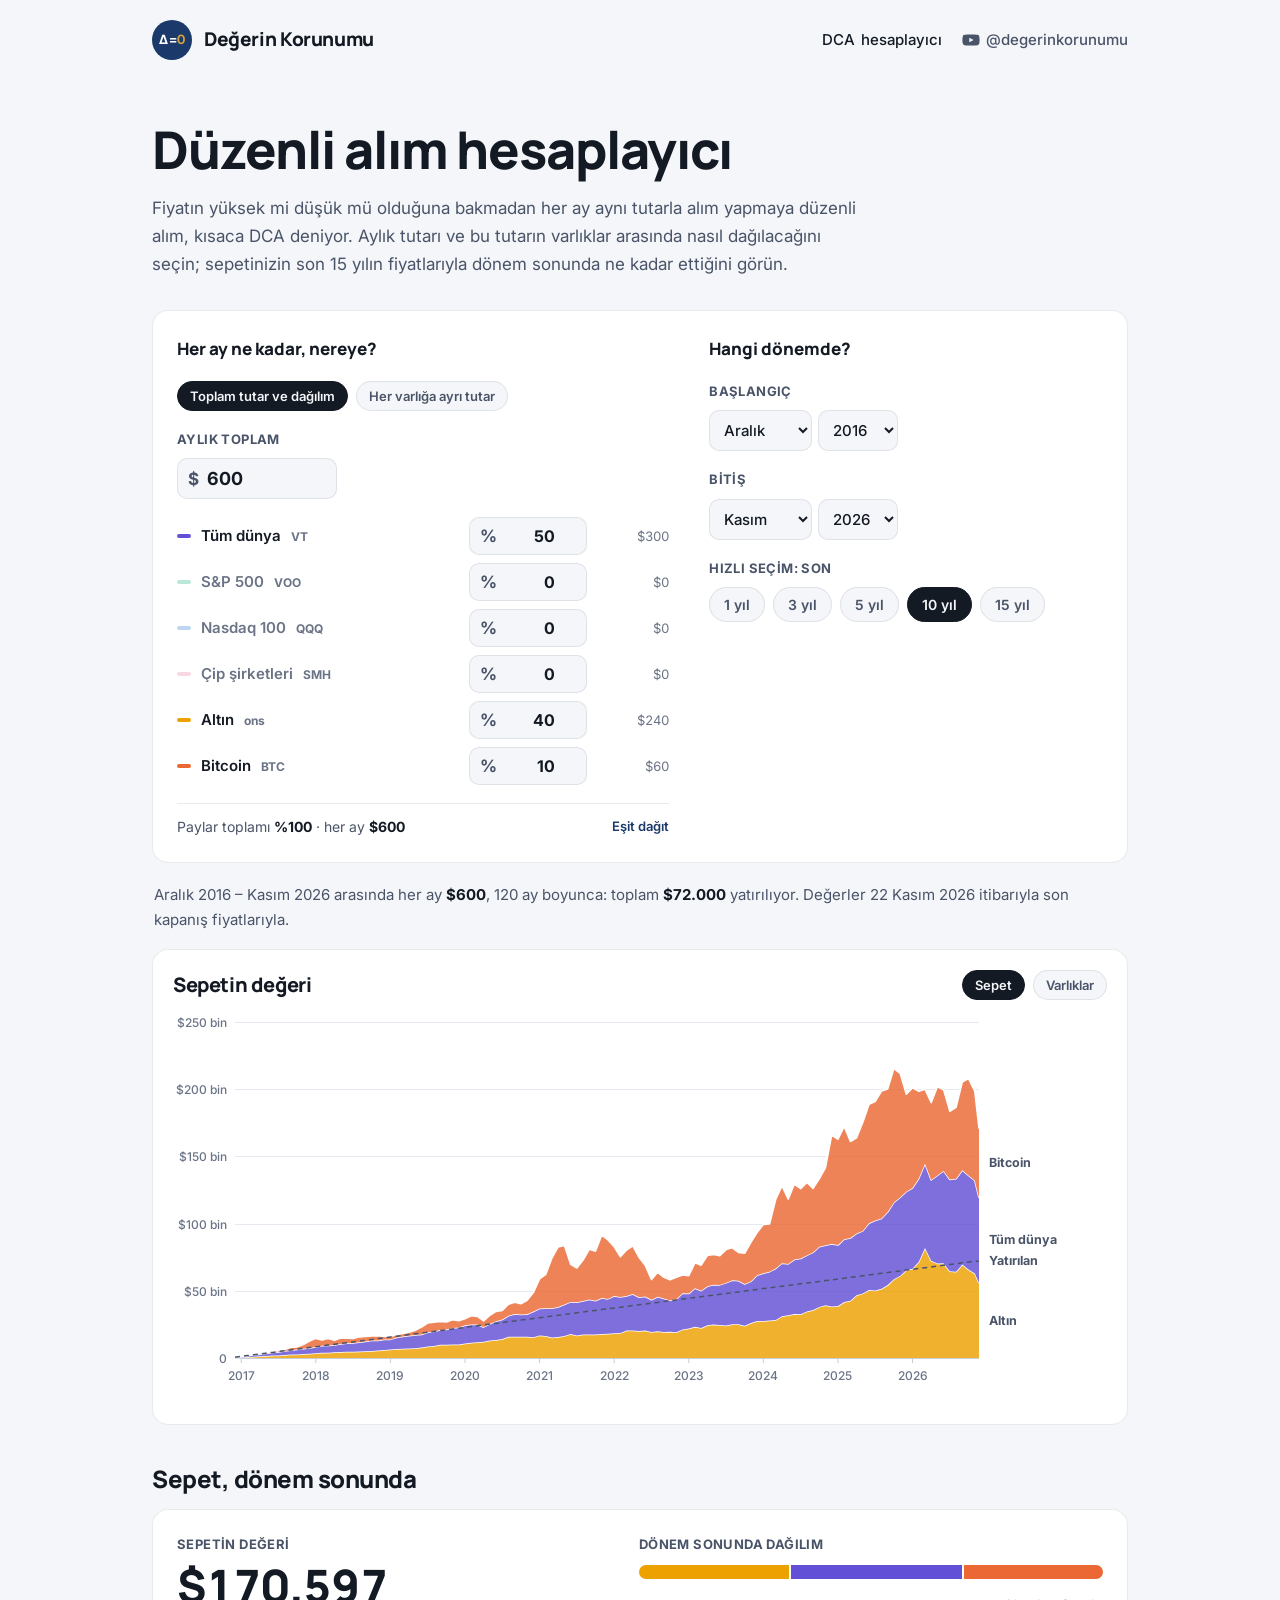
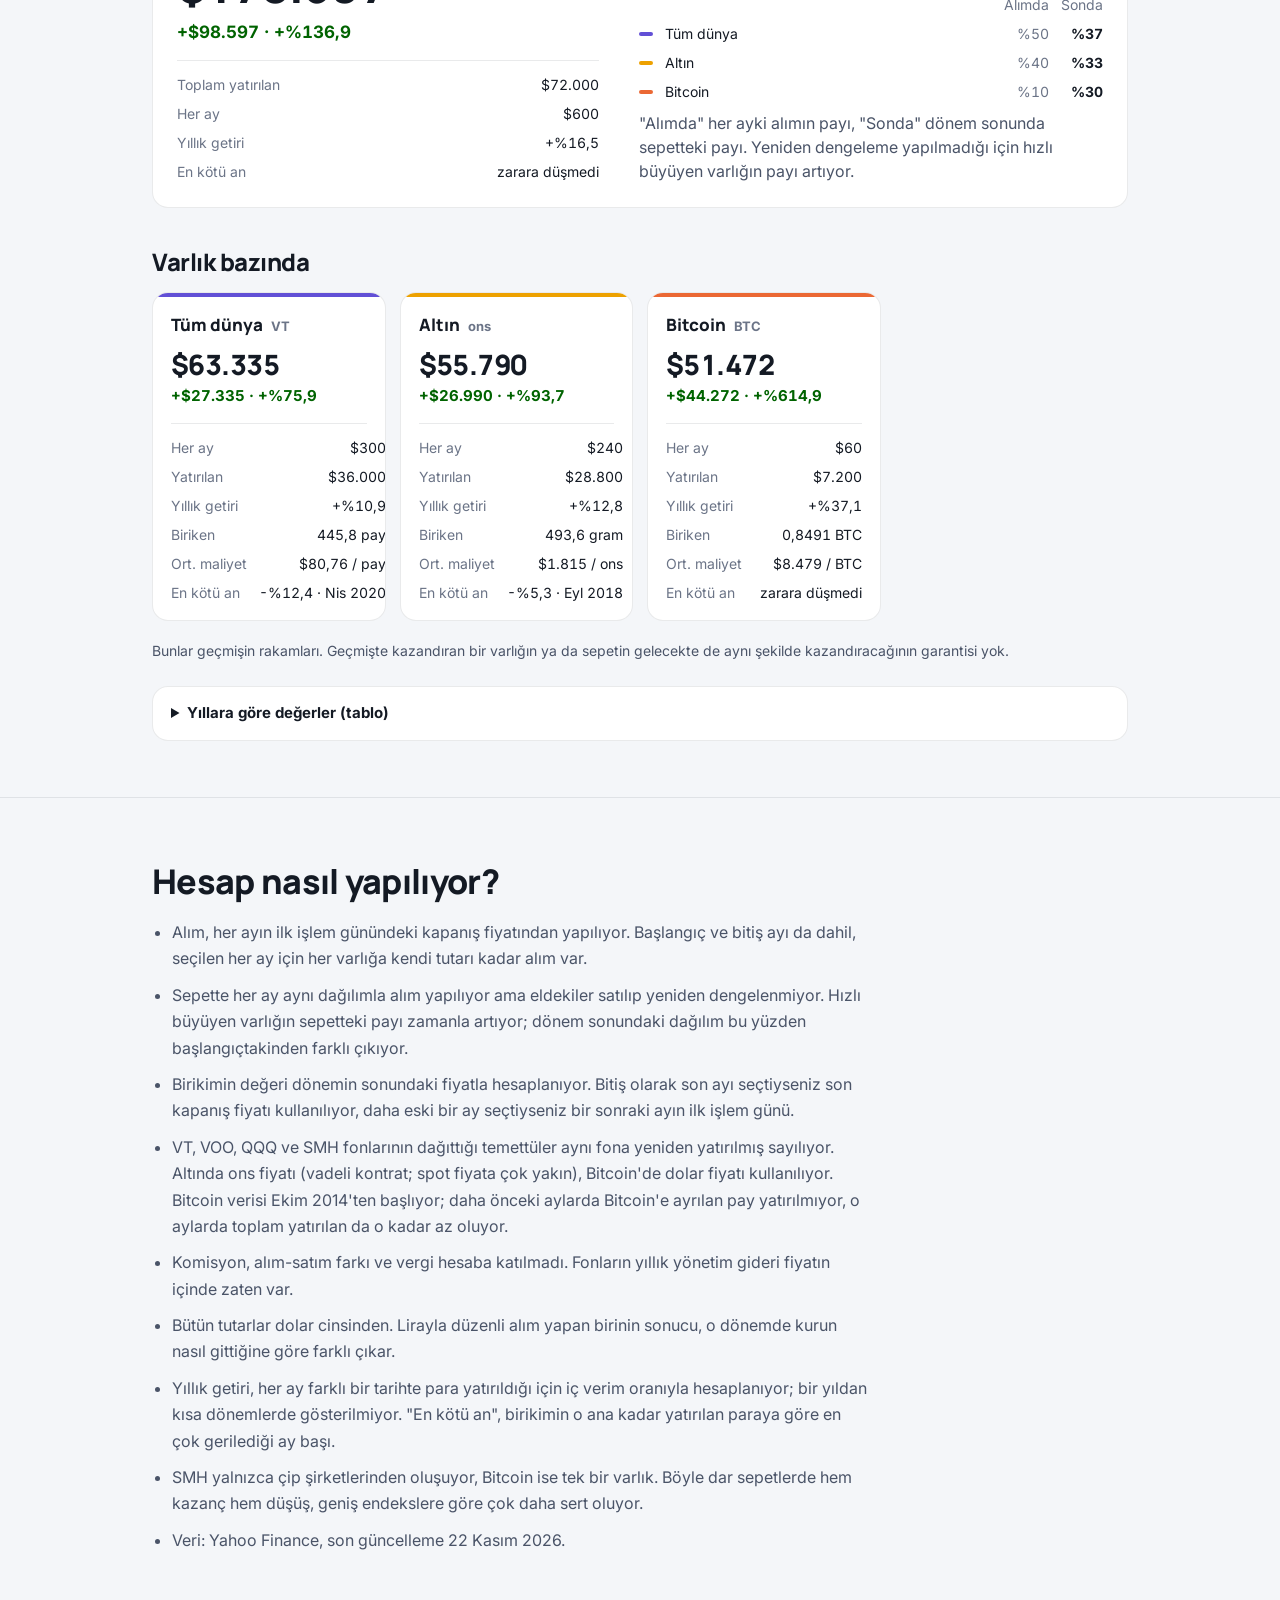
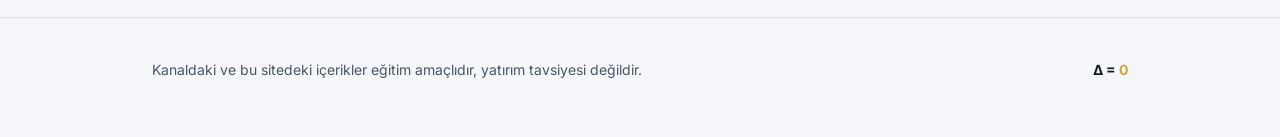
==== commit e5f70a52: "Site: DCA varsayılan dağılımı VT %50, altın %40, Bitcoin %10 Co-Authored-By: Claude Opus 5.5 <norepl" ====
--- a/araclar/dca.html
+++ b/araclar/dca.html
@@ -998,7 +998,7 @@
   const yuz = {};
   for (const a of V.varliklar) yuz[a.id] = 100;
   durum = {
-    mod: 'dagilim', toplam: 600, oran: esitPay(V.varliklar.map((a) => a.id)), ayri: yuz,
+    mod: 'dagilim', toplam: 600, oran: { vt: 50, voo: 0, qqq: 0, smh: 0, altin: 40, bitcoin: 10 }, ayri: yuz,
     bas: SON - 119, bit: SON, gorunum: 'sepet', olcek: 'dogrusal',
   };
   urlOku();
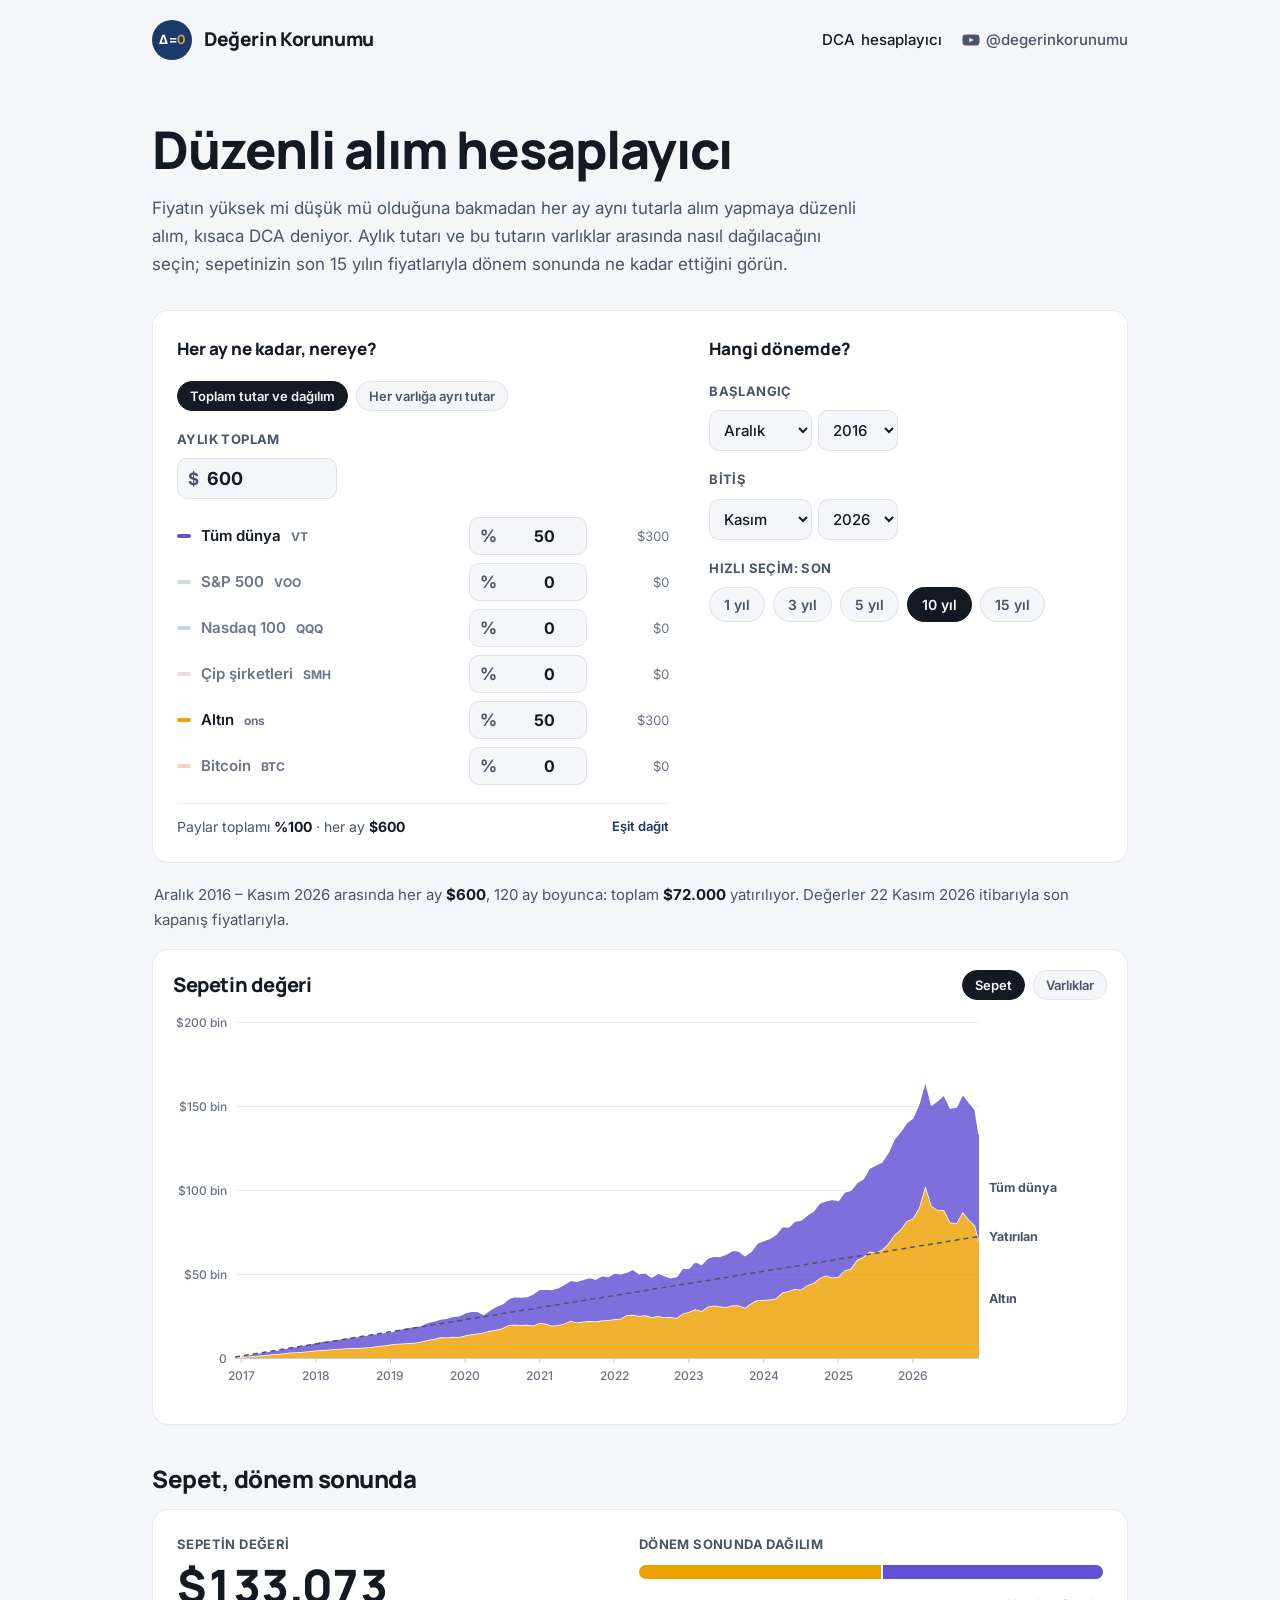
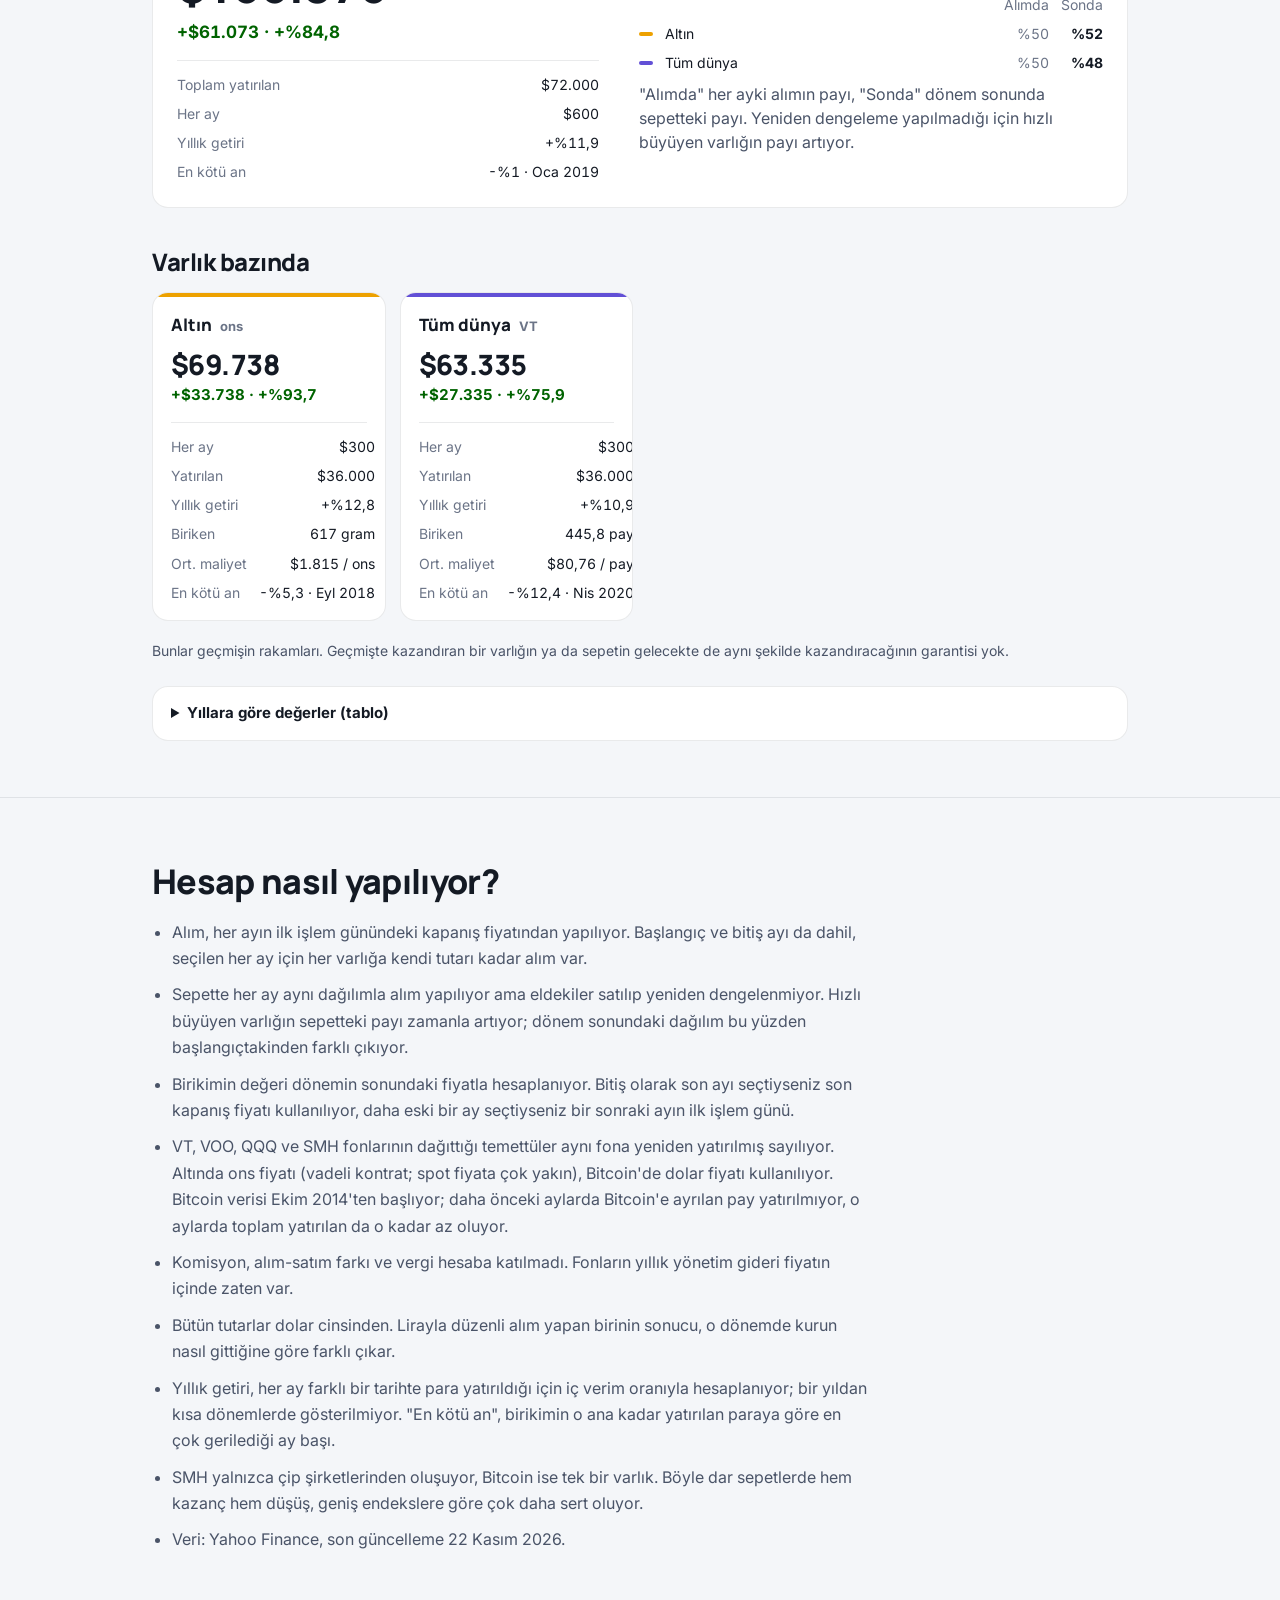
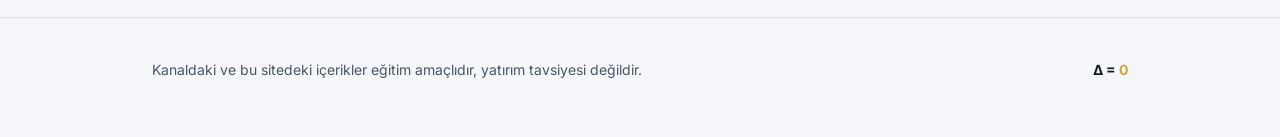
==== commit 2212b1df: "Site: DCA varsayılan dağılımı VT %50, altın %50 Co-Authored-By: Claude Opus 5.5 <noreply@anthropic.c" ====
--- a/araclar/dca.html
+++ b/araclar/dca.html
@@ -998,7 +998,7 @@
   const yuz = {};
   for (const a of V.varliklar) yuz[a.id] = 100;
   durum = {
-    mod: 'dagilim', toplam: 600, oran: { vt: 50, voo: 0, qqq: 0, smh: 0, altin: 40, bitcoin: 10 }, ayri: yuz,
+    mod: 'dagilim', toplam: 600, oran: { vt: 50, voo: 0, qqq: 0, smh: 0, altin: 50, bitcoin: 0 }, ayri: yuz,
     bas: SON - 119, bit: SON, gorunum: 'sepet', olcek: 'dogrusal',
   };
   urlOku();
